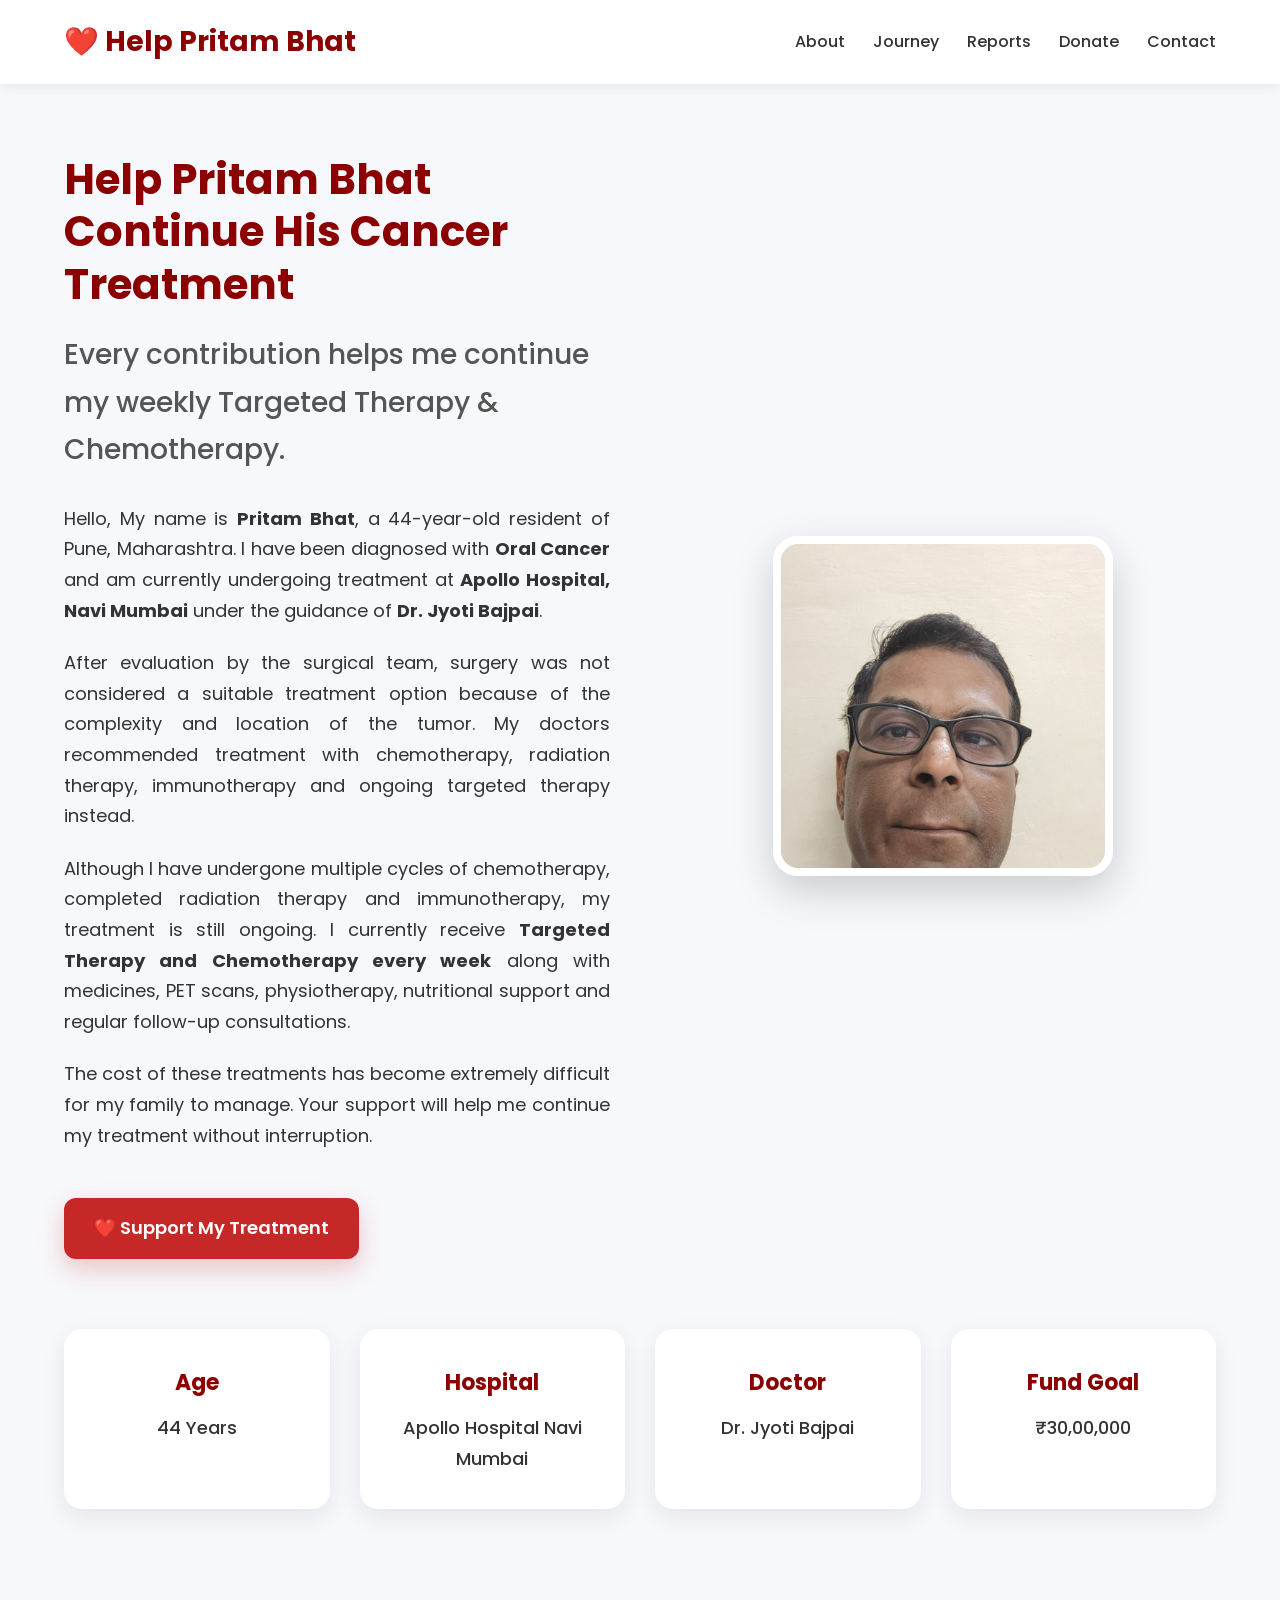
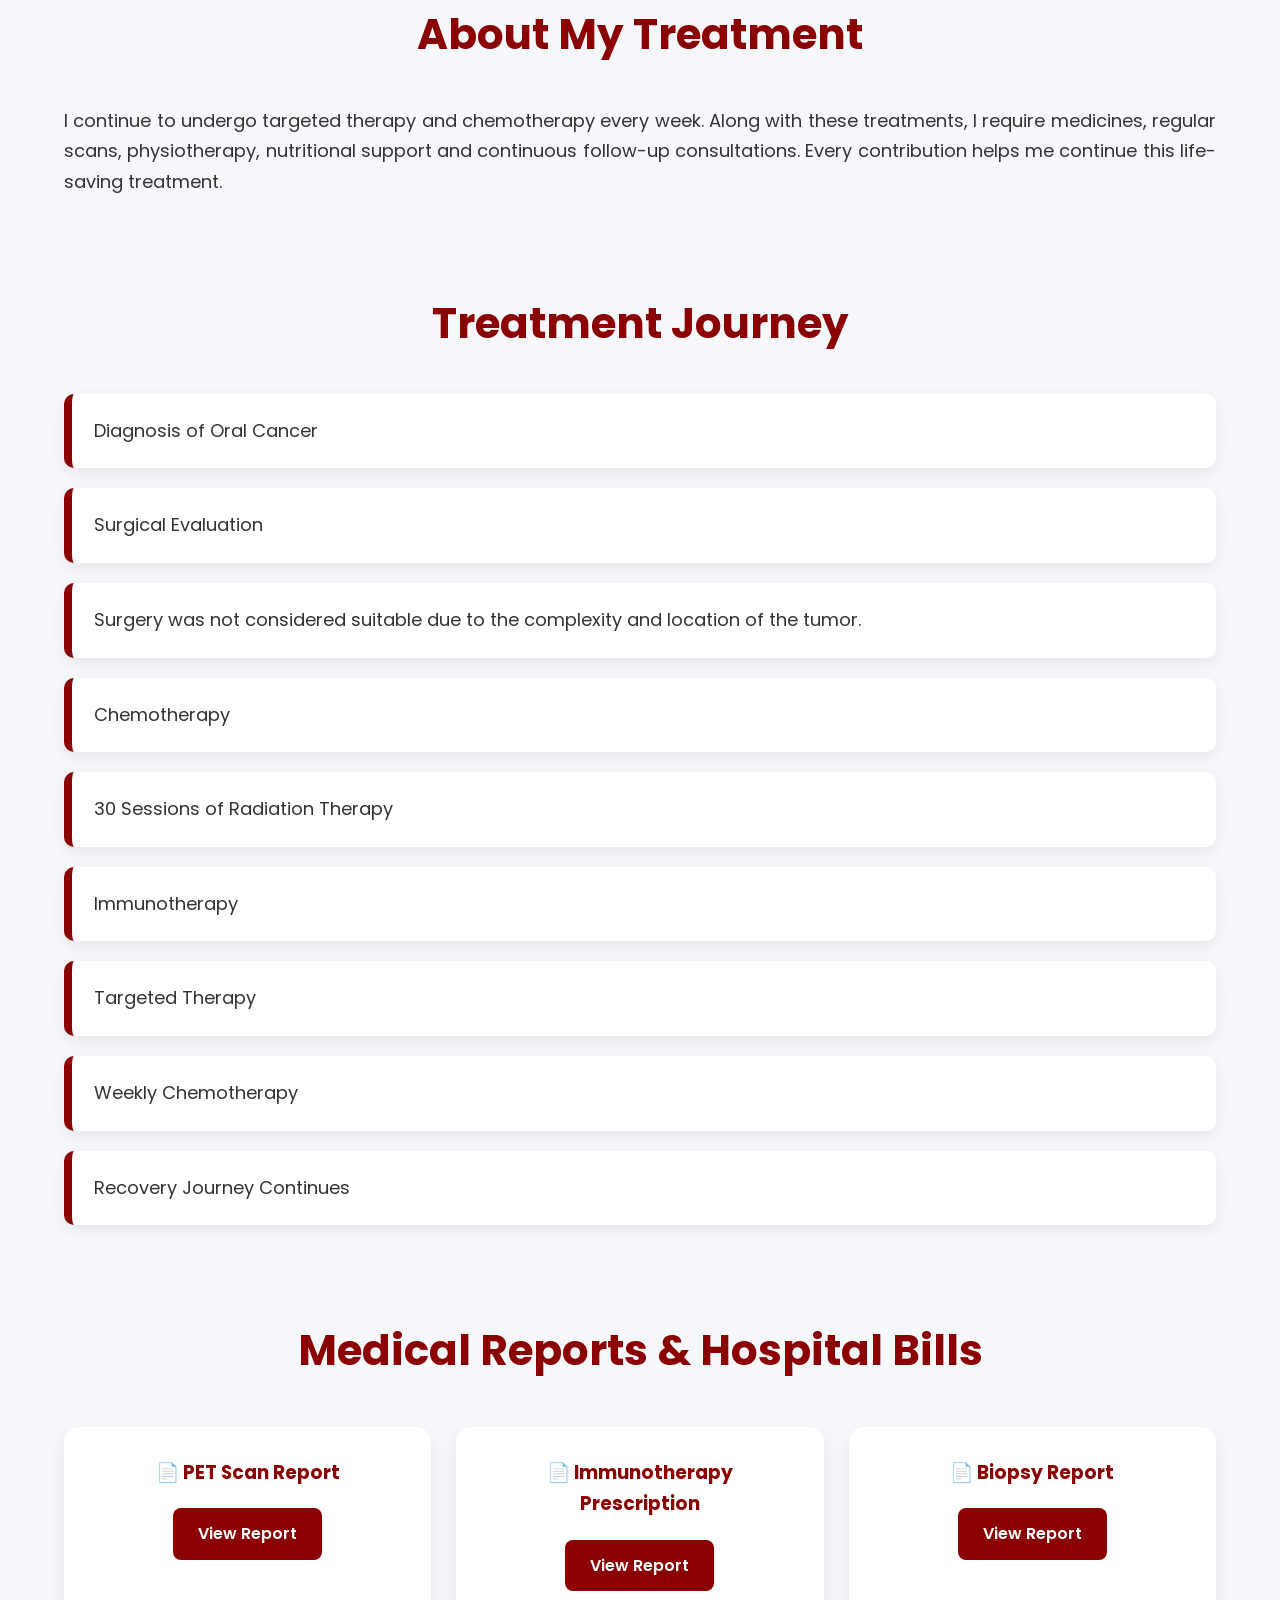
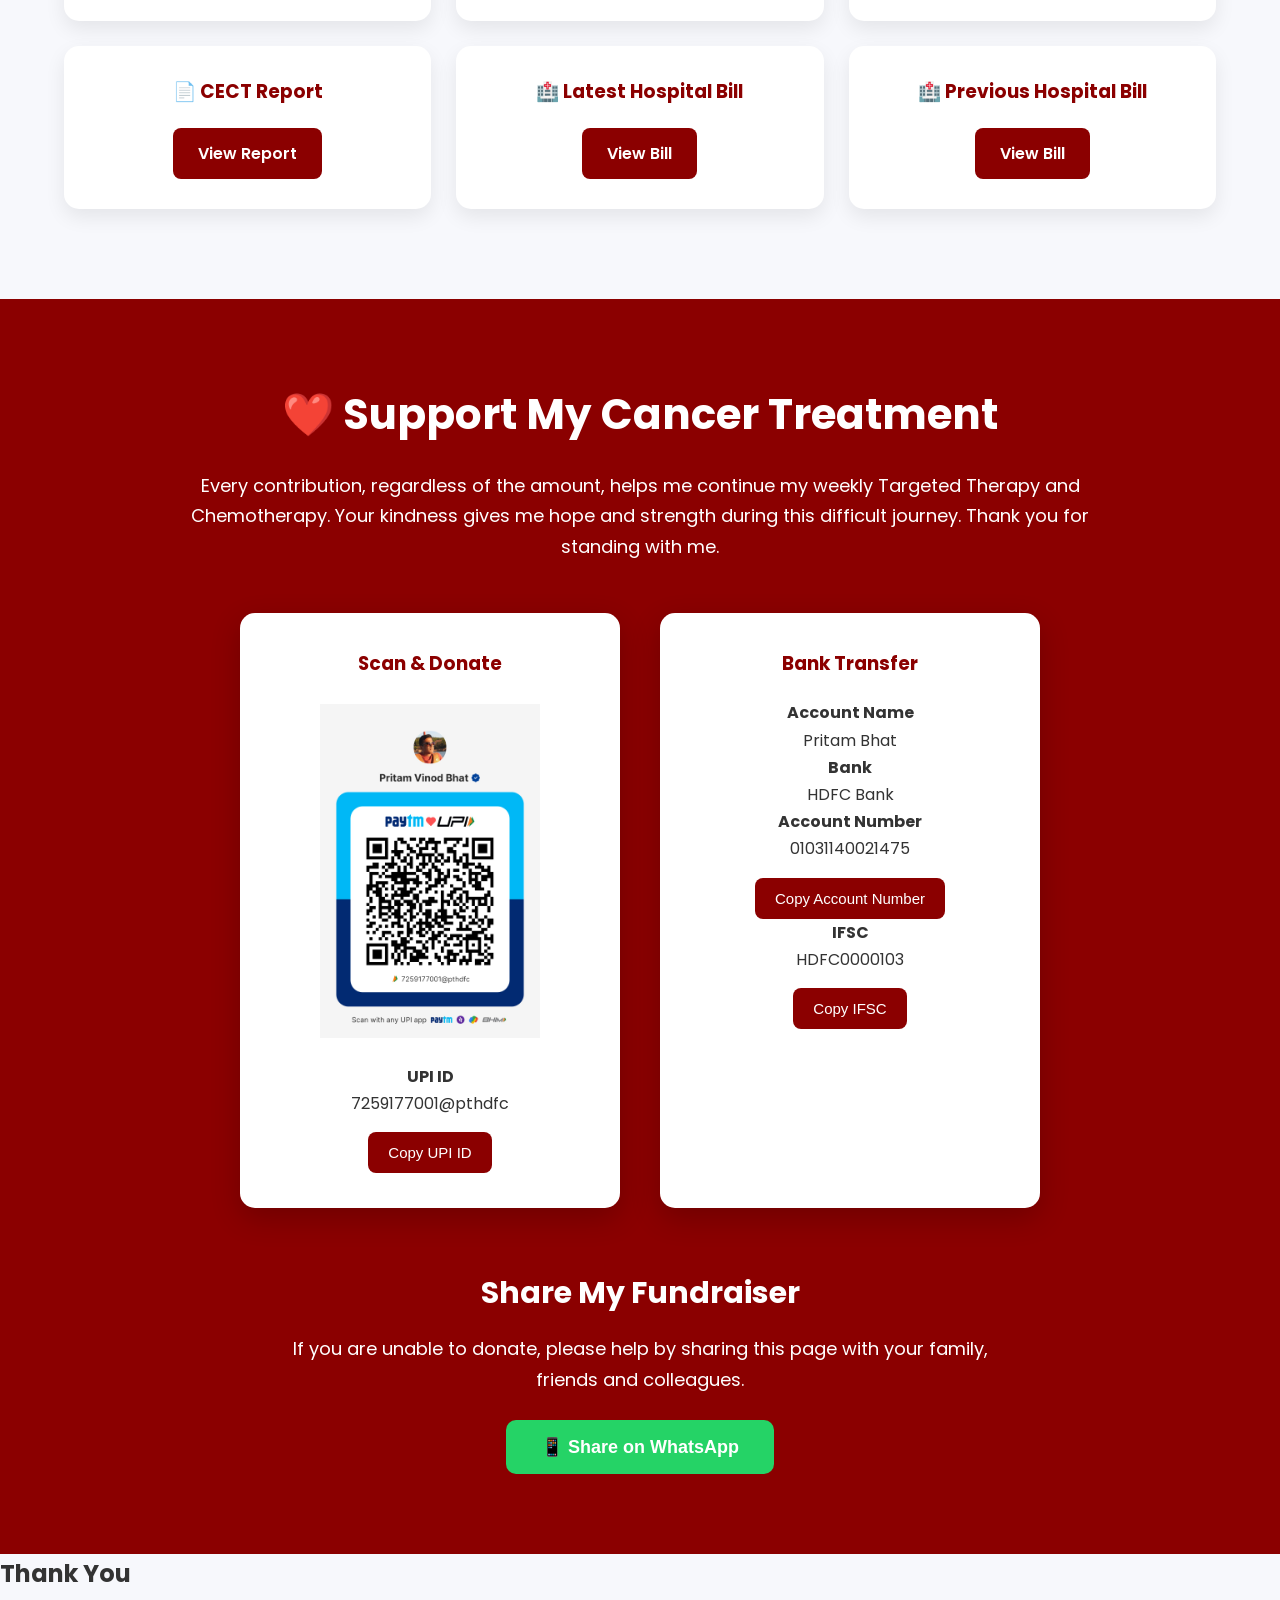
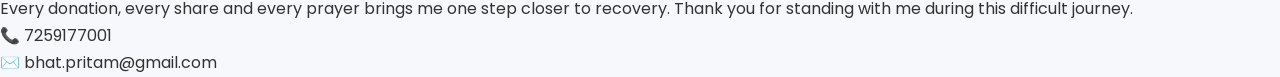
==== index.html @ b7144d01 "Add files via upload" ====
<!DOCTYPE html>
<html lang="en">

<head>

<meta charset="UTF-8">
<meta name="viewport" content="width=device-width, initial-scale=1.0">

<title>Help Pritam Bhat Continue His Cancer Treatment</title>

<link rel="stylesheet" href="css/style.css">

<link rel="preconnect" href="https://fonts.googleapis.com">

<link rel="preconnect" href="https://fonts.gstatic.com" crossorigin>

<link href="https://fonts.googleapis.com/css2?family=Poppins:wght@300;400;500;600;700&display=swap" rel="stylesheet">

</head>

<body>

<header>

<nav class="navbar">

<div class="logo">

❤️ Help Pritam Bhat

</div>

<ul>

<li><a href="#about">About</a></li>

<li><a href="#journey">Journey</a></li>

<li><a href="#reports">Reports</a></li>

<li><a href="#donate">Donate</a></li>

<li><a href="#contact">Contact</a></li>

</ul>

</nav>

</header>

<section class="hero">

<div class="hero-text">

<h1>

Help Pritam Bhat Continue His Cancer Treatment

</h1>

<h2>

Every contribution helps me continue my weekly Targeted Therapy & Chemotherapy.

</h2>

<p>

Hello,

My name is <strong>Pritam Bhat</strong>, a 44-year-old resident of Pune, Maharashtra.

I have been diagnosed with <strong>Oral Cancer</strong> and am currently undergoing treatment at <strong>Apollo Hospital, Navi Mumbai</strong> under the guidance of <strong>Dr. Jyoti Bajpai</strong>.

</p>

<p>

After evaluation by the surgical team, surgery was not considered a suitable treatment option because of the complexity and location of the tumor. My doctors recommended treatment with chemotherapy, radiation therapy, immunotherapy and ongoing targeted therapy instead.

</p>

<p>

Although I have undergone multiple cycles of chemotherapy, completed radiation therapy and immunotherapy, my treatment is still ongoing.

I currently receive <strong>Targeted Therapy and Chemotherapy every week</strong> along with medicines, PET scans, physiotherapy, nutritional support and regular follow-up consultations.

</p>

<p>

The cost of these treatments has become extremely difficult for my family to manage.

Your support will help me continue my treatment without interruption.

</p>

<a href="#donate" class="donate-btn">

❤️ Support My Treatment

</a>

</div>

<div class="hero-image">

<img src="images/profile.jpg" alt="Pritam Bhat">

</div>

</section>

<section class="summary">

<div class="summary-card">

<h3>Age</h3>

<p>44 Years</p>

</div>

<div class="summary-card">

<h3>Hospital</h3>

<p>Apollo Hospital Navi Mumbai</p>

</div>

<div class="summary-card">

<h3>Doctor</h3>

<p>Dr. Jyoti Bajpai</p>

</div>

<div class="summary-card">

<h3>Fund Goal</h3>

<p>₹30,00,000</p>

</div>

</section>

<section id="about" class="section">

<h2>About My Treatment</h2>

<p>

I continue to undergo targeted therapy and chemotherapy every week. Along with these treatments, I require medicines, regular scans, physiotherapy, nutritional support and continuous follow-up consultations.

Every contribution helps me continue this life-saving treatment.

</p>

</section>

<section id="journey" class="section">

<h2>Treatment Journey</h2>

<div class="timeline">

<div>Diagnosis of Oral Cancer</div>

<div>Surgical Evaluation</div>

<div>Surgery was not considered suitable due to the complexity and location of the tumor.</div>

<div>Chemotherapy</div>

<div>30 Sessions of Radiation Therapy</div>

<div>Immunotherapy</div>

<div>Targeted Therapy</div>

<div>Weekly Chemotherapy</div>

<div>Recovery Journey Continues</div>

</div>

</section>

<section id="reports" class="section">

<h2>Medical Reports & Hospital Bills</h2>

<div class="documents">

<div class="doc-card">
<h3>📄 PET Scan Report</h3>
<a href="reports/pet_scan_report.pdf" target="_blank">View Report</a>
</div>

<div class="doc-card">
<h3>📄 Immunotherapy Prescription</h3>
<a href="reports/immunotherapy_prescription.pdf" target="_blank">View Report</a>
</div>

<div class="doc-card">
<h3>📄 Biopsy Report</h3>
<a href="reports/biopsy_report.jpg" target="_blank">View Report</a>
</div>

<div class="doc-card">
<h3>📄 CECT Report</h3>
<a href="reports/cect_report.jpg" target="_blank">View Report</a>
</div>

<div class="doc-card">
<h3>🏥 Latest Hospital Bill</h3>
<a href="bills/latest_bill.pdf" target="_blank">View Bill</a>
</div>

<div class="doc-card">
<h3>🏥 Previous Hospital Bill</h3>
<a href="bills/bill_2025_12_05.pdf" target="_blank">View Bill</a>
</div>

</div>

</section>

<section id="donate" class="donation">

<h2>❤️ Support My Cancer Treatment</h2>

<p class="donation-text">

Every contribution, regardless of the amount, helps me continue my weekly Targeted Therapy and Chemotherapy.

Your kindness gives me hope and strength during this difficult journey.

Thank you for standing with me.

</p>

<div class="donation-container">

<div class="qr-card">

<h3>Scan & Donate</h3>

<img src="images/qr.png" class="qr">

<p><strong>UPI ID</strong></p>

<p id="upi">

7259177001@pthdfc

</p>

<button onclick="copyUPI()">

Copy UPI ID

</button>

</div>

<div class="bank-card">

<h3>Bank Transfer</h3>

<p><strong>Account Name</strong></p>

<p>Pritam Bhat</p>

<p><strong>Bank</strong></p>

<p>HDFC Bank</p>

<p><strong>Account Number</strong></p>

<p id="account">

01031140021475

</p>

<button onclick="copyAccount()">

Copy Account Number

</button>

<p><strong>IFSC</strong></p>

<p id="ifsc">

HDFC0000103

</p>

<button onclick="copyIFSC()">

Copy IFSC

</button>

</div>

</div>

<div class="share-box">

<h3>Share My Fundraiser</h3>

<p>
If you are unable to donate, please help by sharing this page with your family, friends and colleagues.
</p>

<button onclick="shareWhatsApp()" class="share-btn">

📱 Share on WhatsApp

</button>

</div>

</section>

<footer id="contact">

<h2>Thank You</h2>

<p>

Every donation, every share and every prayer brings me one step closer to recovery.

Thank you for standing with me during this difficult journey.

</p>

<p>

📞 7259177001

</p>

<p>

✉️ bhat.pritam@gmail.com

</p>

</footer>

<script src="js/script.js"></script>

</body>

</html>
---- css/style.css ----
/* ===================================================
   HELP PRITAM BHAT FUNDRAISER WEBSITE
   STYLE.CSS - PART 1
   =================================================== */

/* ---------- GOOGLE FONT ---------- */

*{
    margin:0;
    padding:0;
    box-sizing:border-box;
}

html{
    scroll-behavior:smooth;
}

body{

    font-family:'Poppins',sans-serif;

    background:#f7f8fc;

    color:#333;

    line-height:1.7;

}

/* ---------- LINKS ---------- */

a{

    text-decoration:none;

    color:inherit;

}

/* ---------- IMAGES ---------- */

img{

    max-width:100%;

    display:block;

}

/* ---------- NAVIGATION ---------- */

header{

    position:sticky;

    top:0;

    z-index:999;

    background:white;

    box-shadow:0 2px 12px rgba(0,0,0,.08);

}

.navbar{

    width:90%;

    max-width:1400px;

    margin:auto;

    display:flex;

    justify-content:space-between;

    align-items:center;

    padding:18px 0;

}

.logo{

    font-size:28px;

    font-weight:700;

    color:#8B0000;

}

.navbar ul{

    display:flex;

    list-style:none;

    gap:28px;

}

.navbar ul li a{

    font-weight:500;

    transition:.3s;

}

.navbar ul li a:hover{

    color:#c62828;

}

/* ---------- HERO SECTION ---------- */

.hero{

    width:90%;

    max-width:1400px;

    margin:70px auto;

    display:flex;

    justify-content:space-between;

    align-items:center;

    gap:60px;

}

.hero-text{

    flex:1;

}

.hero-text h1{

    font-size:42px;

    line-height:1.25;

    color:#8B0000;

    margin-bottom:20px;

}

.hero-text h2{

    font-size:28px;

    color:#555;

    margin-bottom:30px;

    font-weight:500;

}

.hero-text p{

    margin-bottom:22px;

    font-size:18px;

    text-align:justify;

}

/* ---------- DONATE BUTTON ---------- */

.donate-btn{

    display:inline-block;

    margin-top:25px;

    background:#c62828;

    color:white;

    padding:15px 30px;

    border-radius:12px;

    font-size:18px;

    font-weight:600;

    transition:.3s;

    box-shadow:0 10px 25px rgba(198,40,40,.25);

}

.donate-btn:hover{

    background:#8B0000;

    transform:translateY(-3px);

}

/* ---------- HERO IMAGE ---------- */

.hero-image{

    flex:1;

    display:flex;

    justify-content:center;

}

.hero-image img{

    width:340px;

    height:340px;

    object-fit:cover;

    border-radius:25px;

    border:8px solid white;

    box-shadow:0 15px 40px rgba(0,0,0,.18);

}

/* ---------- SUMMARY ---------- */

.summary{

    width:90%;

    max-width:1400px;

    margin:auto;

    display:grid;

    grid-template-columns:repeat(4,1fr);

    gap:30px;

    margin-bottom:70px;

}

.summary-card{

    background:white;

    border-radius:18px;

    padding:35px;

    text-align:center;

    box-shadow:0 8px 25px rgba(0,0,0,.08);

    transition:.3s;

}

.summary-card:hover{

    transform:translateY(-8px);

}

.summary-card h3{

    color:#8B0000;

    margin-bottom:12px;

    font-size:22px;

}

.summary-card p{

    font-size:18px;

    font-weight:500;

}

/* ---------- COMMON SECTION ---------- */

.section{

    width:90%;

    max-width:1200px;

    margin:90px auto;

}

.section h2{

    text-align:center;

    font-size:42px;

    color:#8B0000;

    margin-bottom:35px;

}

.section p{

    font-size:18px;

    text-align:justify;

}

/* ---------- TIMELINE ---------- */

.timeline{

    display:flex;

    flex-direction:column;

    gap:20px;

}

.timeline div{

    background:white;

    padding:22px;

    border-left:8px solid #8B0000;

    border-radius:10px;

    box-shadow:0 5px 15px rgba(0,0,0,.08);

    font-size:18px;

}
/* ==========================================
DOCUMENTS
========================================== */

.documents{

display:grid;

grid-template-columns:repeat(auto-fit,minmax(280px,1fr));

gap:25px;

margin-top:40px;

}

.doc-card{

background:white;

padding:30px;

border-radius:15px;

text-align:center;

box-shadow:0 8px 20px rgba(0,0,0,.08);

transition:.3s;

}

.doc-card:hover{

transform:translateY(-8px);

}

.doc-card h3{

margin-bottom:20px;

color:#8B0000;

}

.doc-card a{

display:inline-block;

background:#8B0000;

color:white;

padding:12px 25px;

border-radius:8px;

font-weight:600;

}
/* ==========================================
DONATION
========================================== */

.donation{

background:#8B0000;

padding:80px 30px;

text-align:center;

color:white;

margin-top:80px;

}

.donation h2{

color:white;

font-size:42px;

margin-bottom:20px;

}

.donation-text{

max-width:900px;

margin:auto;

margin-bottom:50px;

font-size:18px;

}

.donation-container{

display:flex;

justify-content:center;

gap:40px;

flex-wrap:wrap;

}

.qr-card,
.bank-card{

background:white;

color:#333;

padding:35px;

border-radius:15px;

width:380px;

box-shadow:0 10px 30px rgba(0,0,0,.2);

}

.qr{

width:220px;

margin:25px auto;

}

.qr-card h3,
.bank-card h3{

color:#8B0000;

margin-bottom:20px;

}

.qr-card button,
.bank-card button{

margin-top:15px;

padding:12px 20px;

border:none;

background:#8B0000;

color:white;

border-radius:8px;

cursor:pointer;

font-size:15px;

}

.qr-card button:hover,
.bank-card button:hover{

background:#c62828;

}
/* ===========================
   SHARE BOX
=========================== */

.share-box{

margin-top:60px;

text-align:center;

color:white;

}

.share-box h3{

font-size:30px;

margin-bottom:15px;

}

.share-box p{

max-width:700px;

margin:auto;

margin-bottom:25px;

font-size:18px;

}

.share-btn{

background:#25D366;

color:white;

border:none;

padding:16px 35px;

font-size:18px;

border-radius:10px;

cursor:pointer;

font-weight:600;

transition:.3s;

}

.share-btn:hover{

background:#1ea851;

}
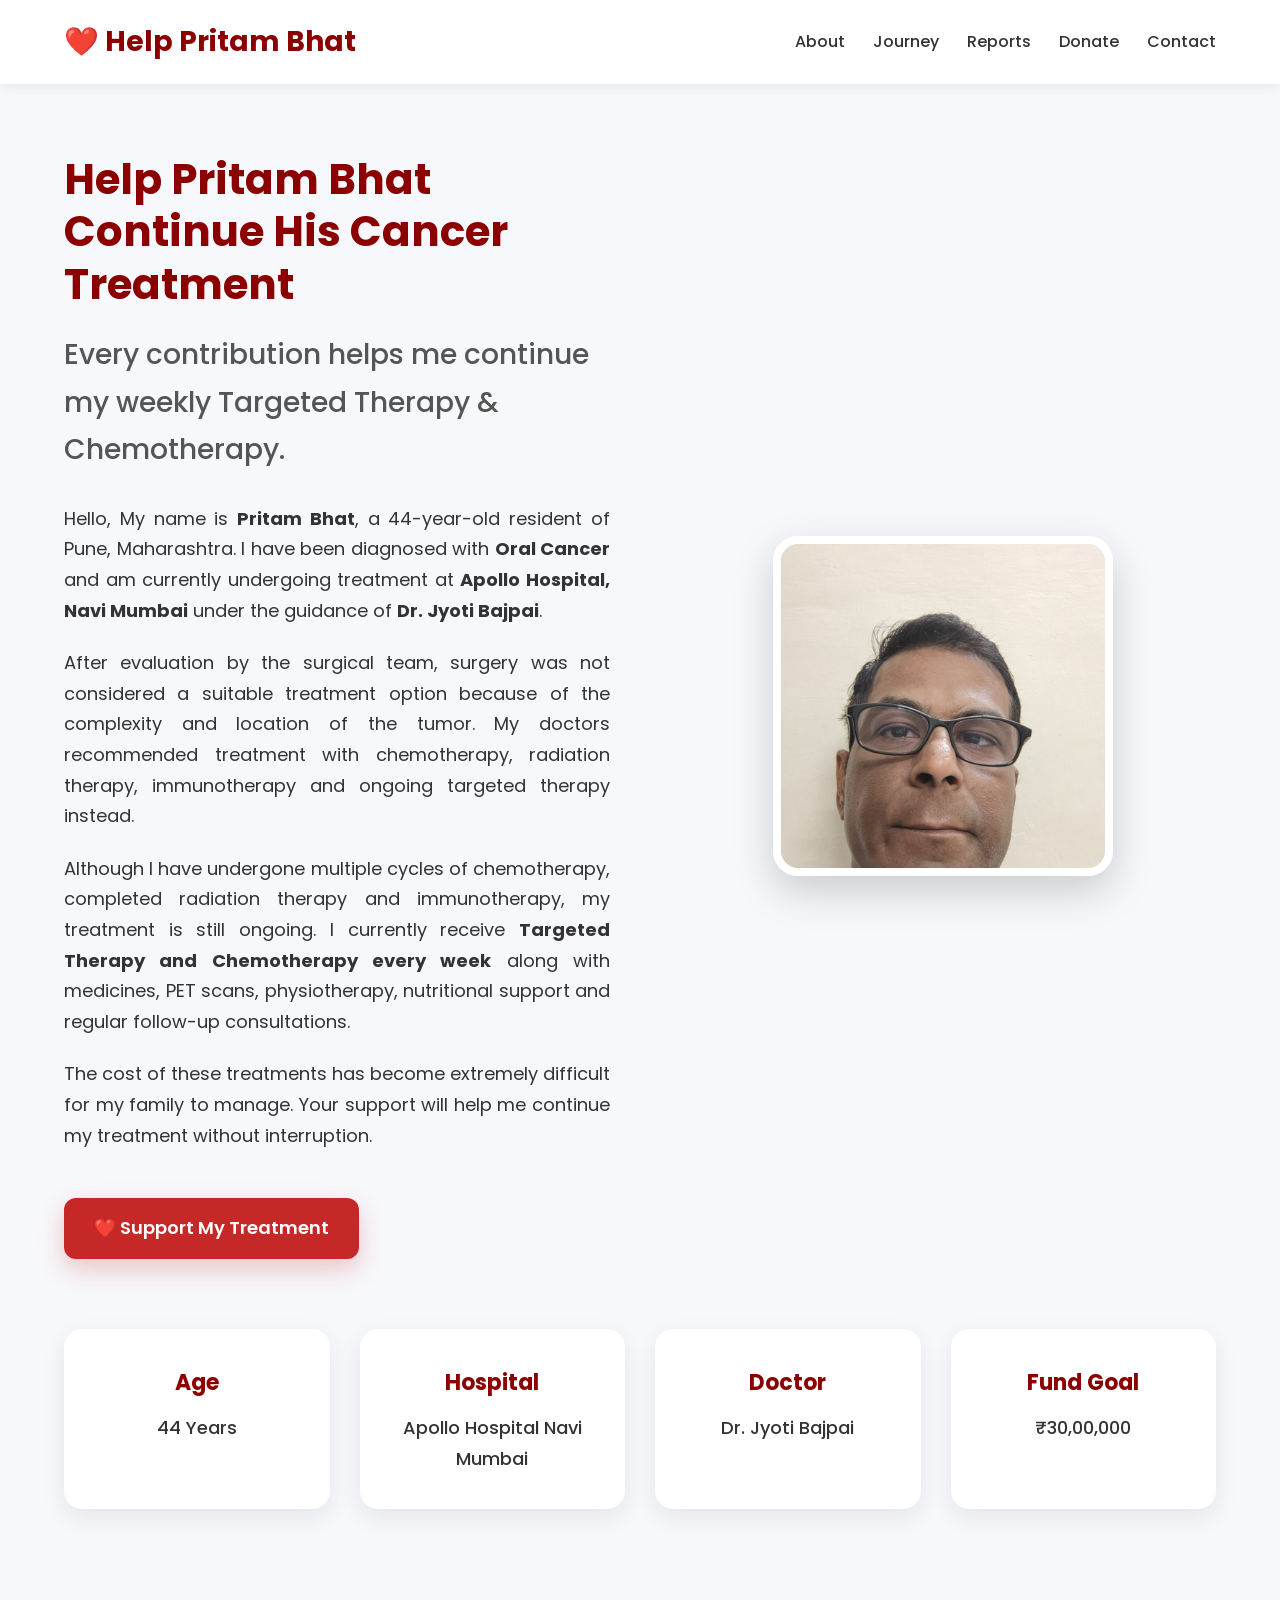
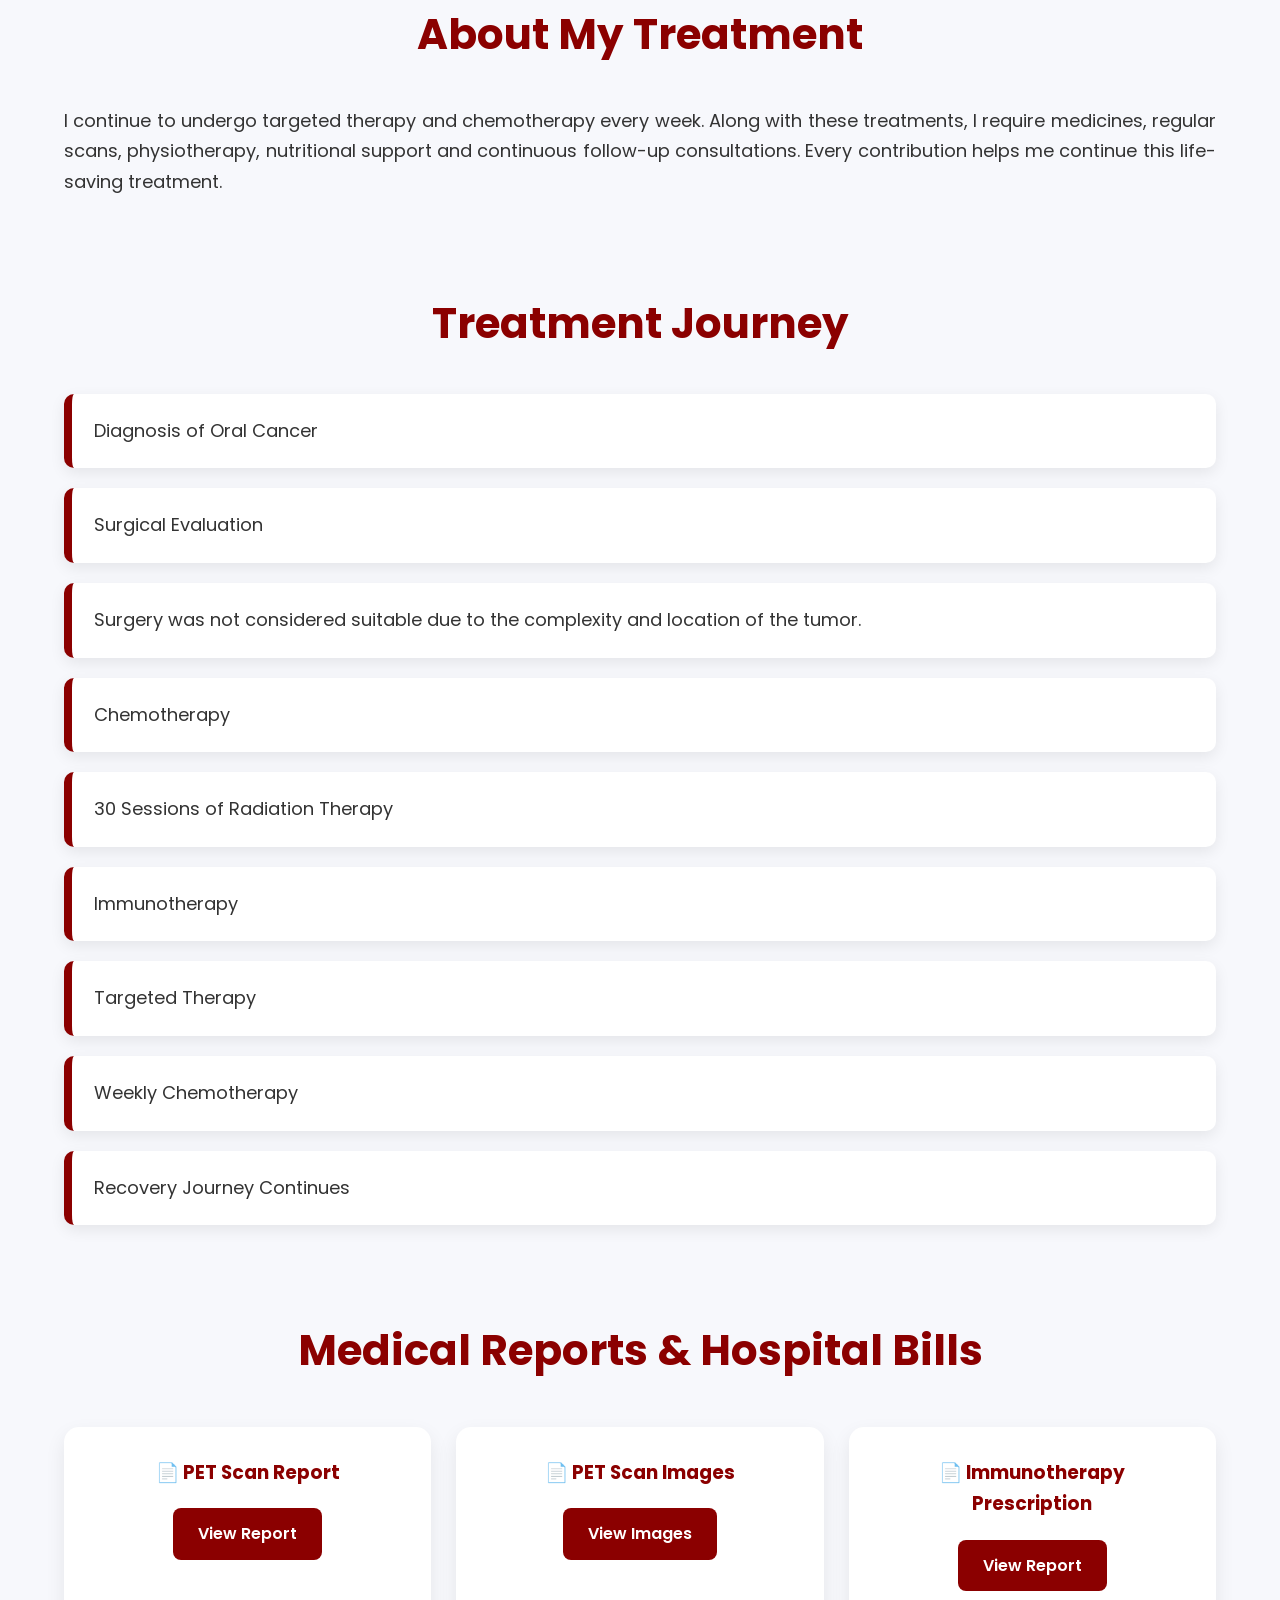
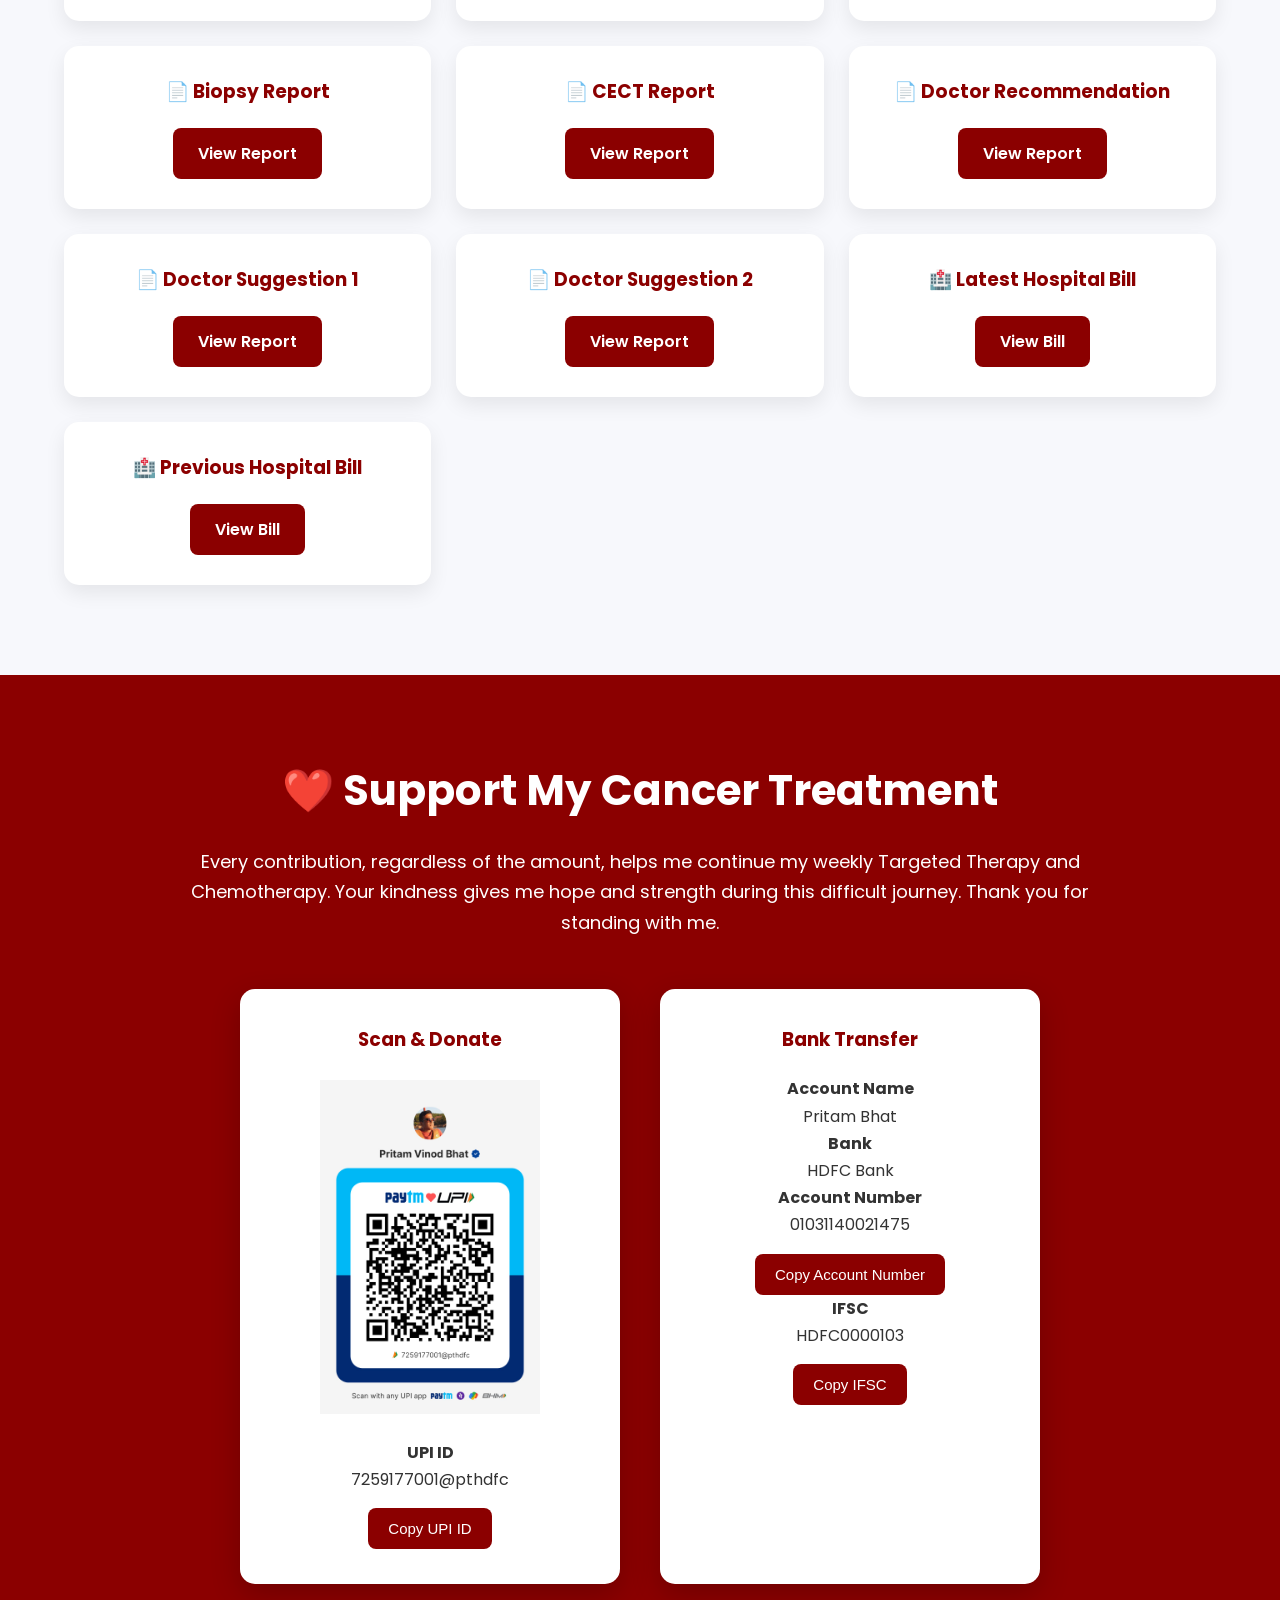
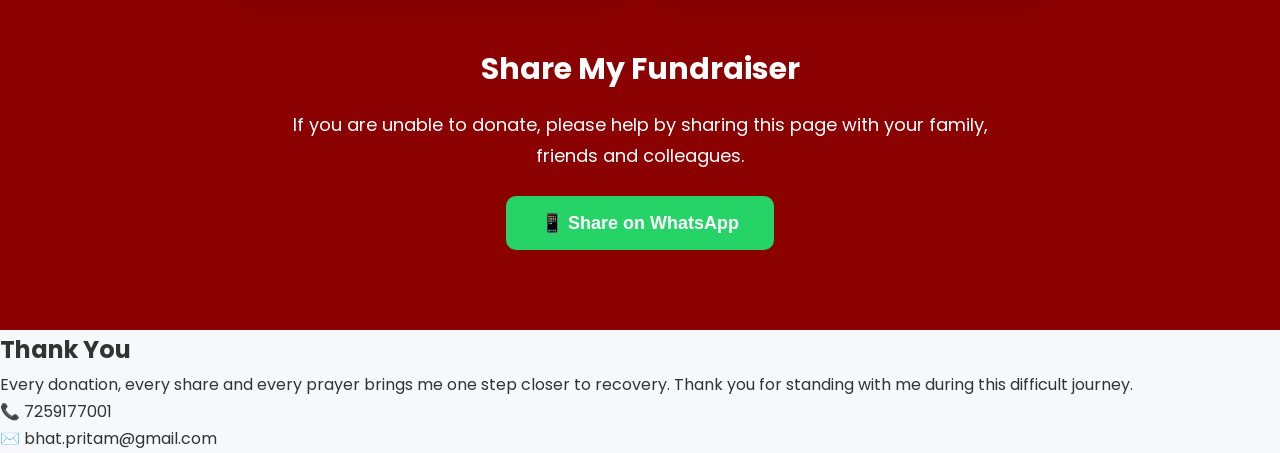
==== commit f7b405fa: "Fix HTML formatting and add missing content" ====
--- a/index.html
+++ b/index.html
@@ -202,8 +202,13 @@
 </div>
 
 <div class="doc-card">
+<h3>📄 PET Scan Images</h3>
+<a href="reports/pet_scan_images.pdf" target="_blank">View Images</a>
+</div>
+
+<div class="doc-card">
 <h3>📄 Immunotherapy Prescription</h3>
-<a href="reports/immunotherapy_prescription.pdf" target="_blank">View Report</a>
+<a href="reports/immunotherapy%20_prescription.pdf" target="_blank">View Report</a>
 </div>
 
 <div class="doc-card">
@@ -217,6 +222,21 @@
 </div>
 
 <div class="doc-card">
+<h3>📄 Doctor Recommendation</h3>
+<a href="reports/doctor_recommendation_chemo.jpg" target="_blank">View Report</a>
+</div>
+
+<div class="doc-card">
+<h3>📄 Doctor Suggestion 1</h3>
+<a href="reports/doctor_suggestion_1.jpg" target="_blank">View Report</a>
+</div>
+
+<div class="doc-card">
+<h3>📄 Doctor Suggestion 2</h3>
+<a href="reports/doctor_suggestion_2.jpg" target="_blank">View Report</a>
+</div>
+
+<div class="doc-card">
 <h3>🏥 Latest Hospital Bill</h3>
 <a href="bills/latest_bill.pdf" target="_blank">View Bill</a>
 </div>
@@ -360,4 +380,4 @@
 
 </body>
 
-</html>+</html>
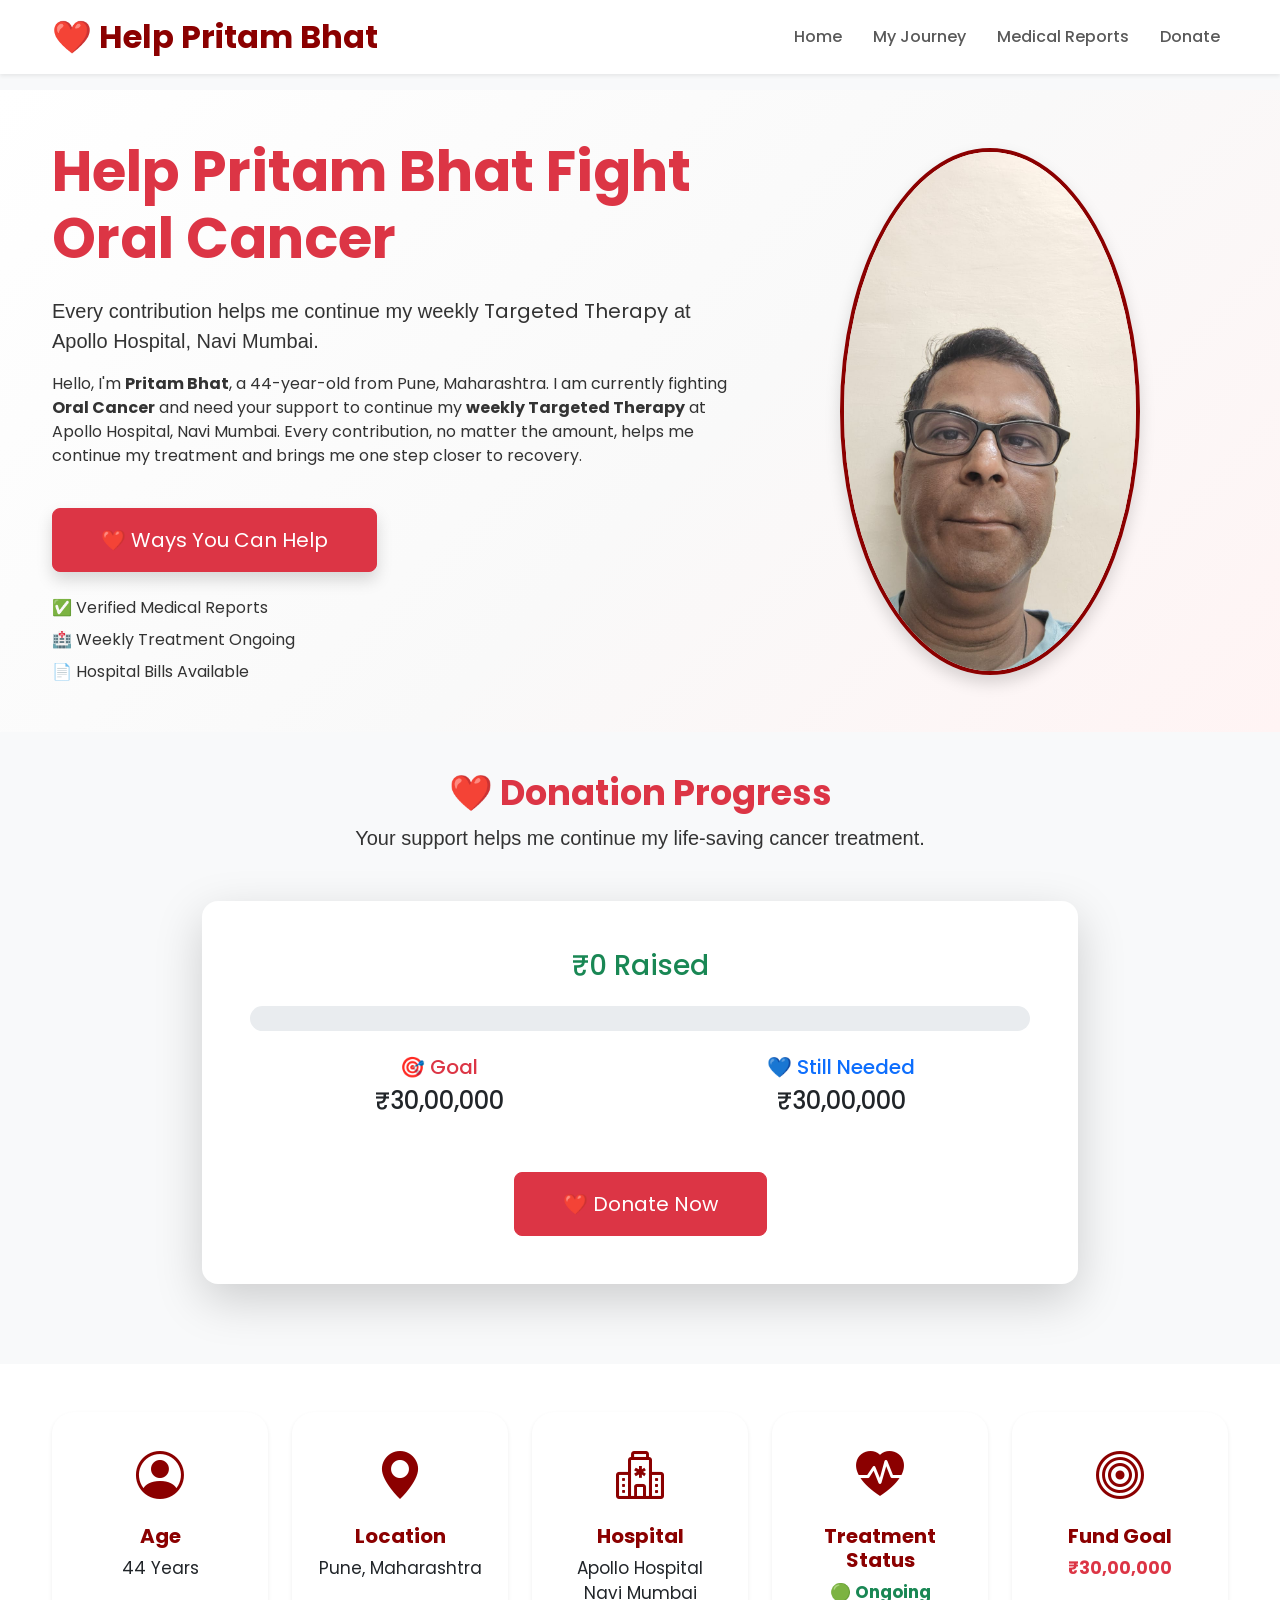
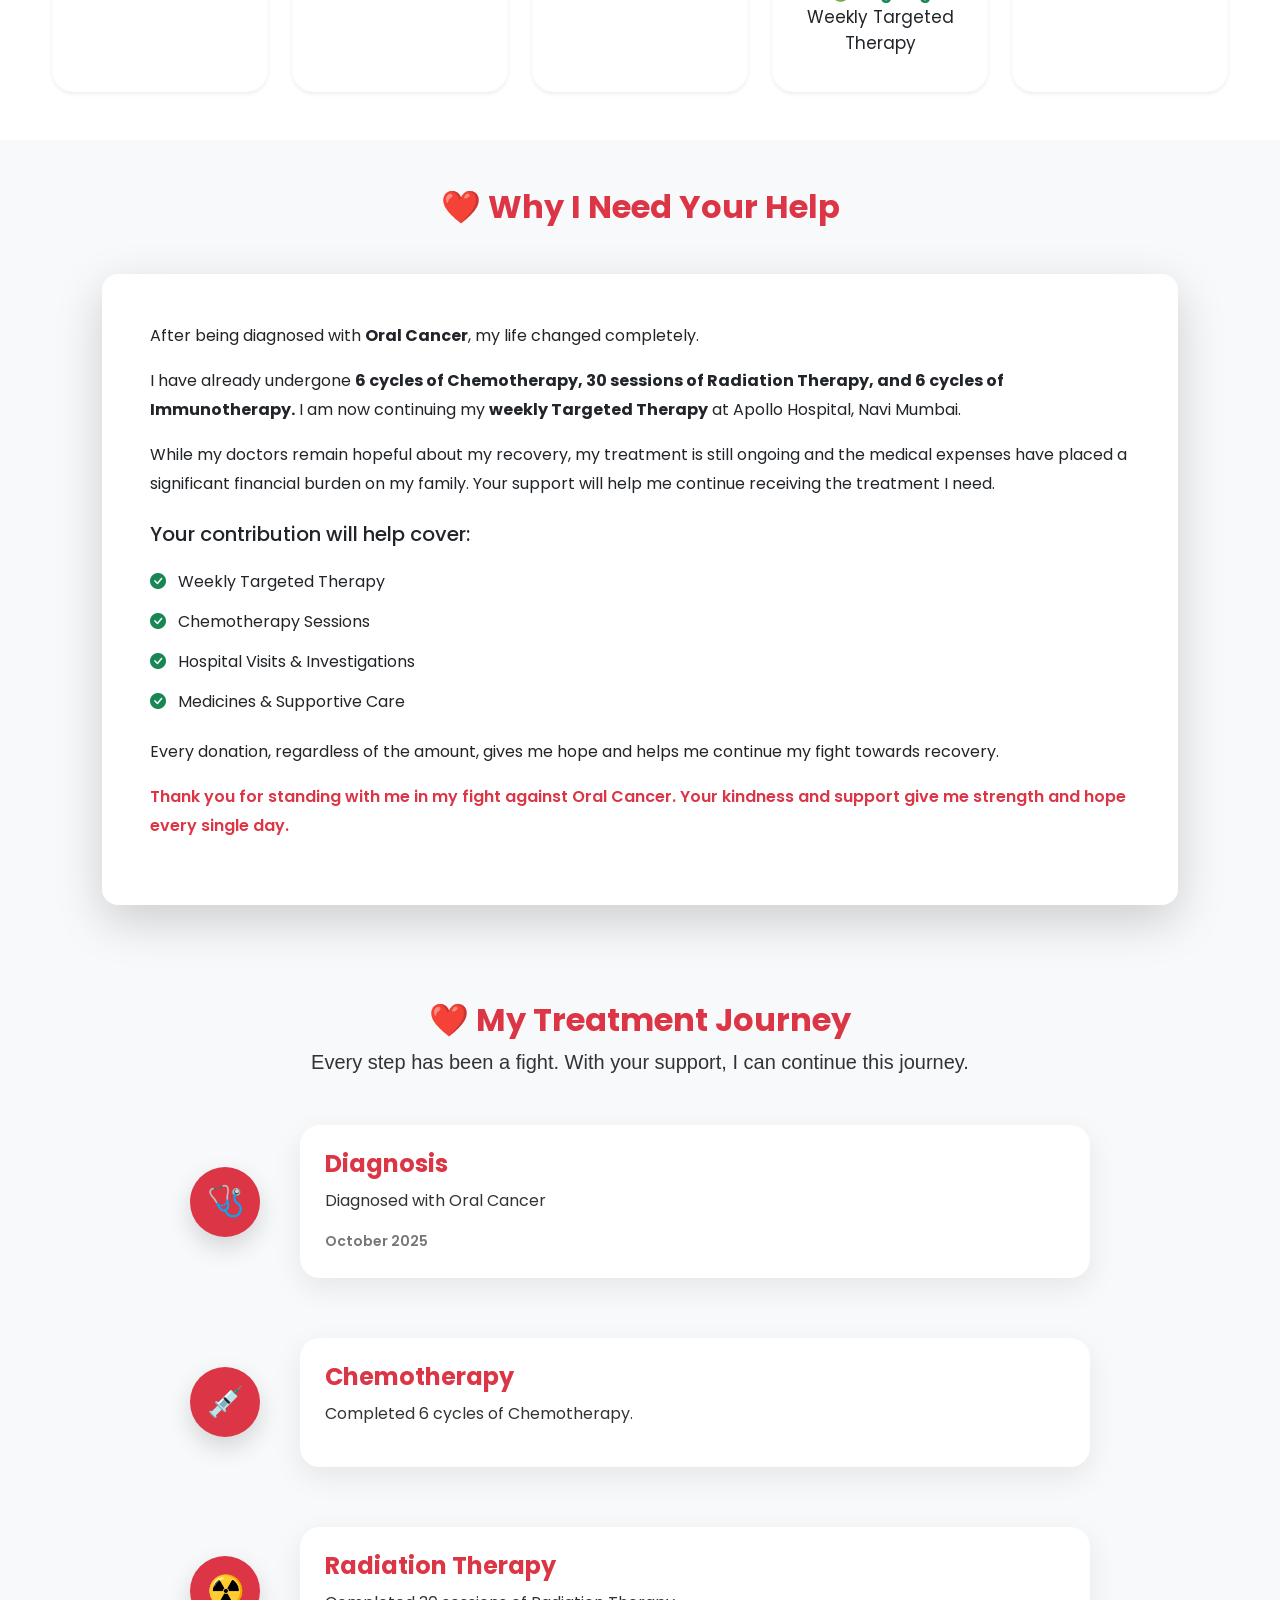
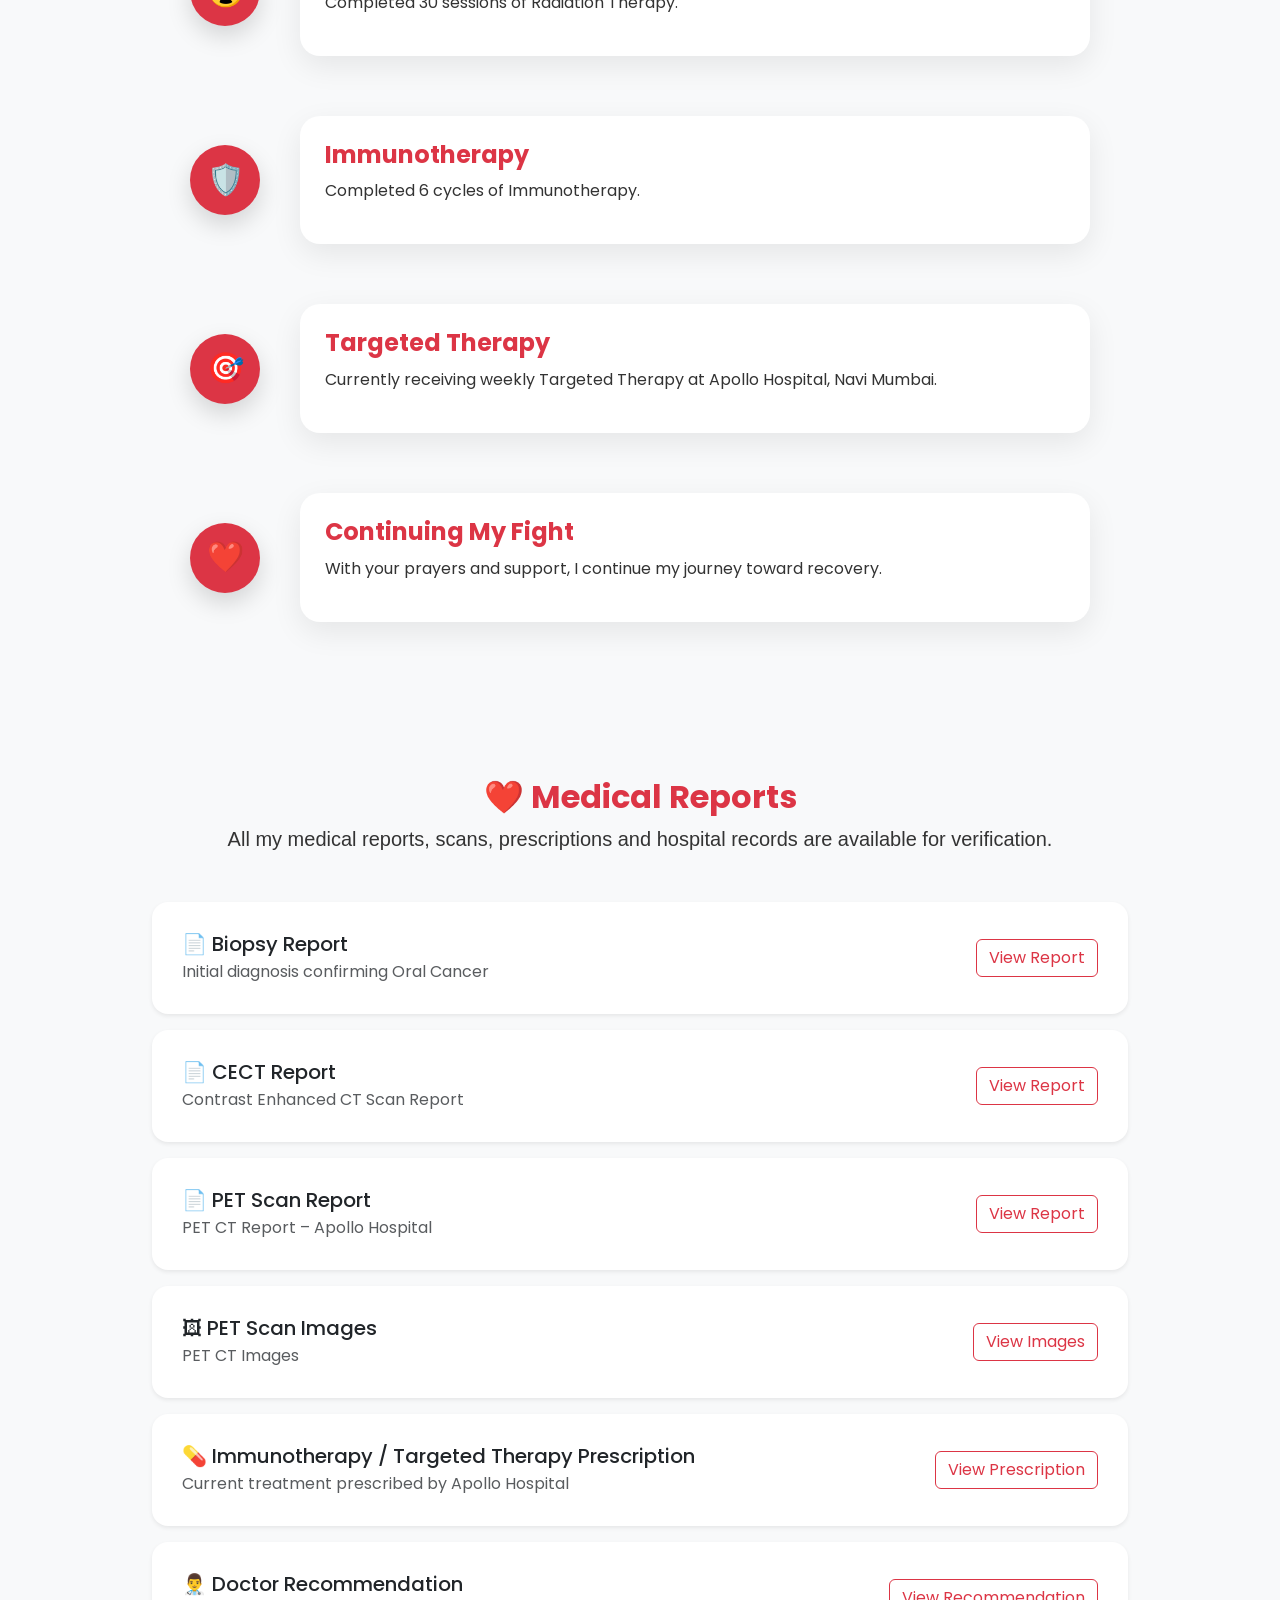
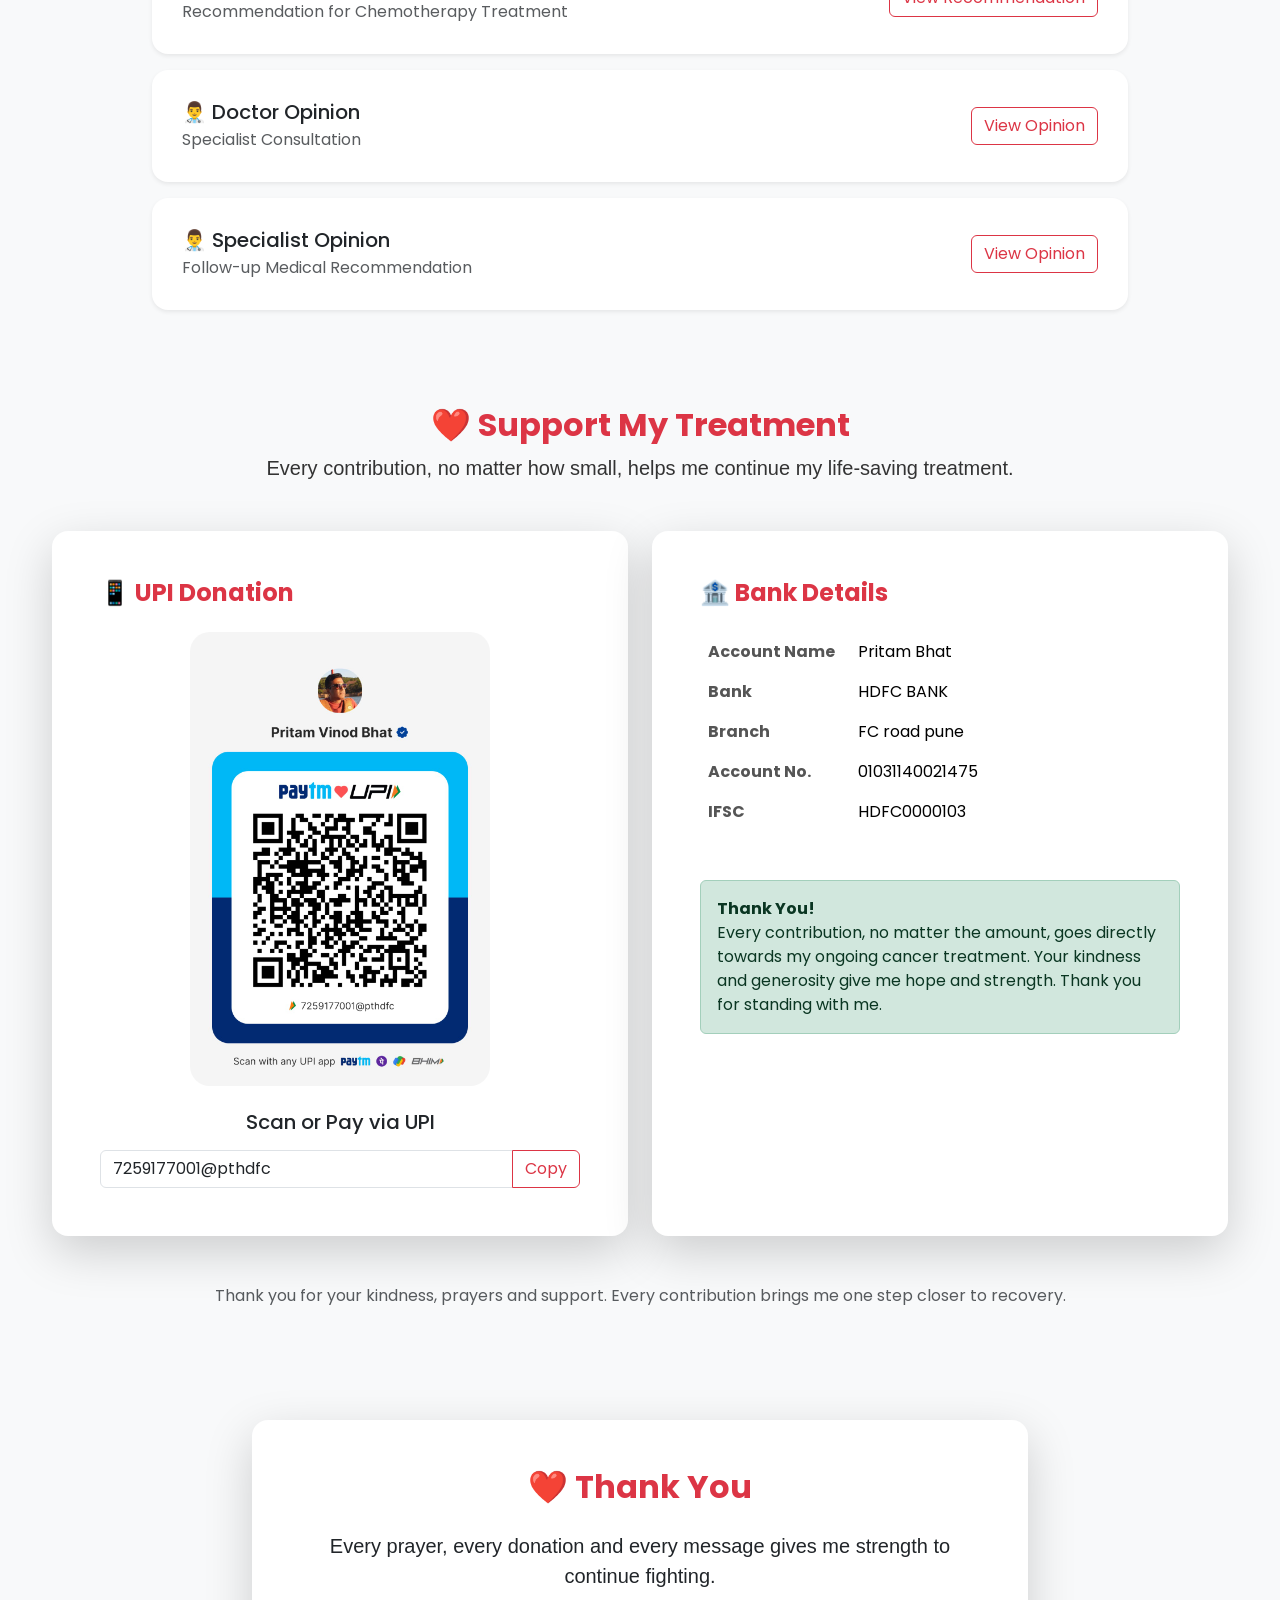
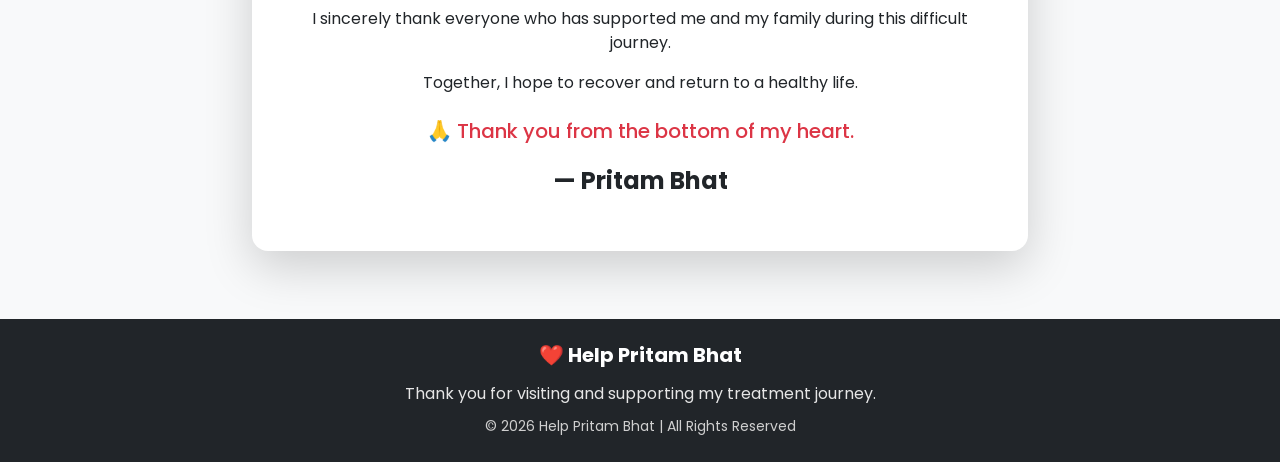
==== commit 6d879906: "Complete fundraiser website with reports and donation section" ====
--- a/index.html
+++ b/index.html
@@ -4,380 +4,1140 @@
 <head>
 
 <meta charset="UTF-8">
+
 <meta name="viewport" content="width=device-width, initial-scale=1.0">
 
-<title>Help Pritam Bhat Continue His Cancer Treatment</title>
-
-<link rel="stylesheet" href="css/style.css">
-
+<title>Help Pritam Bhat Continue His Cancer Treatment | Support My Recovery</title>
+
+<link href="https://cdn.jsdelivr.net/npm/bootstrap@5.3.3/dist/css/bootstrap.min.css" rel="stylesheet">
+<link rel="stylesheet"
+href="https://cdn.jsdelivr.net/npm/bootstrap-icons@1.11.3/font/bootstrap-icons.min.css">
 <link rel="preconnect" href="https://fonts.googleapis.com">
 
 <link rel="preconnect" href="https://fonts.gstatic.com" crossorigin>
 
 <link href="https://fonts.googleapis.com/css2?family=Poppins:wght@300;400;500;600;700&display=swap" rel="stylesheet">
 
+<link rel="stylesheet" href="css/style_v2.css">
+
 </head>
 
 <body>
 
+<!-- ===========================
+HEADER
+=========================== -->
+
 <header>
 
-<nav class="navbar">
-
-<div class="logo">
+<nav class="navbar navbar-expand-lg bg-white shadow-sm fixed-top">
+
+<div class="container">
+
+<a class="navbar-brand fw-bold text-danger" href="#">
 
 ❤️ Help Pritam Bhat
 
-</div>
-
-<ul>
-
-<li><a href="#about">About</a></li>
-
-<li><a href="#journey">Journey</a></li>
-
-<li><a href="#reports">Reports</a></li>
-
-<li><a href="#donate">Donate</a></li>
-
-<li><a href="#contact">Contact</a></li>
+</a>
+
+<button class="navbar-toggler"
+
+type="button"
+
+data-bs-toggle="collapse"
+
+data-bs-target="#navbarNav">
+
+<span class="navbar-toggler-icon"></span>
+
+</button>
+
+<div class="collapse navbar-collapse justify-content-end"
+
+id="navbarNav">
+
+<ul class="navbar-nav">
+
+<li class="nav-item">
+
+<a class="nav-link" href="#hero">
+
+Home
+
+</a>
+
+</li>
+
+<li class="nav-item">
+
+<a class="nav-link" href="#journey">
+
+My Journey
+
+</a>
+
+</li>
+
+<li class="nav-item">
+
+<a class="nav-link" href="#reports">
+
+Medical Reports
+
+</a>
+
+</li>
+
+<li class="nav-item">
+
+<a class="nav-link" href="#donate">
+
+Donate
+
+</a>
+
+</li>
 
 </ul>
 
+</div>
+
+</div>
+
 </nav>
 
 </header>
 
-<section class="hero">
-
-<div class="hero-text">
-
-<h1>
-
-Help Pritam Bhat Continue His Cancer Treatment
-
+<!-- ===========================
+HERO
+=========================== -->
+
+<section id="hero" class="py-5">
+
+<div class="container">
+
+<div class="row align-items-center">
+
+<!-- LEFT SIDE -->
+
+<div class="col-lg-7 order-1 order-lg-1">
+
+<h1 class="display-4 fw-bold text-danger">
+    Help Pritam Bhat Fight Oral Cancer
 </h1>
 
-<h2>
-
-Every contribution helps me continue my weekly Targeted Therapy & Chemotherapy.
-
+<p class="lead mt-4">
+    Every contribution helps me continue my weekly
+    <strong>Targeted Therapy</strong>
+    at Apollo Hospital, Navi Mumbai.
+</p>
+
+<p>
+    Hello, I'm <strong>Pritam Bhat</strong>, a 44-year-old from Pune, Maharashtra.
+
+    I am currently fighting <strong>Oral Cancer</strong> and need your support to continue my
+    <strong>weekly Targeted Therapy</strong>
+    at Apollo Hospital, Navi Mumbai.
+
+    Every contribution, no matter the amount, helps me continue my treatment and brings me one step closer to recovery.
+</p>
+
+<a href="#donate"
+
+class="btn btn-danger btn-lg px-5 py-3 mt-4 shadow">
+
+❤️ Ways You Can Help
+
+</a>
+<div class="mt-4">
+
+<p class="mb-2">
+
+✅ Verified Medical Reports
+
+</p>
+
+<p class="mb-2">
+
+🏥 Weekly Treatment Ongoing
+
+</p>
+
+<p class="mb-0">
+
+📄 Hospital Bills Available
+
+</p>
+
+</div>
+
+</div>
+
+<!-- RIGHT SIDE -->
+
+<div class="col-lg-5 text-center order-2 order-lg-2">
+
+<img
+src="images/profile.jpg"
+class="img-fluid rounded-circle shadow profile-image"
+alt="Pritam Bhat">
+
+</div>
+
+</div>
+
+</div>
+
+</section>
+<!-- ===========================
+DONATION PROGRESS
+=========================== -->
+
+<section id="progress">
+
+<div class="container">
+
+<div class="text-center mb-5">
+
+<h2 class="fw-bold text-danger">
+❤️ Donation Progress
 </h2>
 
+<p class="lead">
+Your support helps me continue my life-saving cancer treatment.
+</p>
+
+</div>
+
+<div class="row justify-content-center">
+
+<div class="col-xl-9">
+
+<div class="card shadow-lg border-0 rounded-4">
+
+<div class="card-body p-5">
+
+<h3 class="text-center text-success mb-4">
+₹0 Raised
+</h3>
+
+<div class="progress mb-4" style="height:25px;">
+
+<div class="progress-bar bg-danger"
+style="width:0%;">
+
+0%
+
+</div>
+
+</div>
+
+<div class="row text-center">
+
+<div class="col-md-6">
+
+<h5 class="text-danger">
+🎯 Goal
+</h5>
+
+<h4>₹30,00,000</h4>
+
+</div>
+
+<div class="col-md-6">
+
+<h5 class="text-primary">
+💙 Still Needed
+</h5>
+
+<h4>₹30,00,000</h4>
+
+</div>
+
+</div>
+
+<div class="text-center mt-5">
+
+<a href="#donate"
+class="btn btn-danger btn-lg px-5 py-3">
+
+❤️ Donate Now
+
+</a>
+
+</div>
+
+</div>
+
+</div>
+
+</div>
+
+</div>
+
+</div>
+
+</section>
+<!-- ===========================
+QUICK INFORMATION
+=========================== -->
+
+<section id="quick-info" class="py-5">
+
+<div class="container">
+
+<div class="row text-center g-4">
+
+<div class="col-md-6 col-lg">
+
+<div class="card h-100 shadow-sm border-0">
+
+<div class="card-body">
+
+<h1><i class="bi bi-person-circle"></i></h1>
+
+<h5>Age</h5>
+
+<p>44 Years</p>
+
+</div>
+
+</div>
+
+</div>
+
+<div class="col-md-6 col-lg">
+
+<div class="card h-100 shadow-sm border-0">
+
+<div class="card-body">
+
+<h1><i class="bi bi-geo-alt-fill"></i></h1>
+
+<h5>Location</h5>
+
+<p>Pune, Maharashtra</p>
+
+</div>
+
+</div>
+
+</div>
+
+<div class="col-md-6 col-lg">
+
+<div class="card h-100 shadow-sm border-0">
+
+<div class="card-body">
+
+<h1><i class="bi bi-hospital"></i></h1>
+
+<h5>Hospital</h5>
+
 <p>
 
-Hello,
-
-My name is <strong>Pritam Bhat</strong>, a 44-year-old resident of Pune, Maharashtra.
-
-I have been diagnosed with <strong>Oral Cancer</strong> and am currently undergoing treatment at <strong>Apollo Hospital, Navi Mumbai</strong> under the guidance of <strong>Dr. Jyoti Bajpai</strong>.
-
-</p>
+Apollo Hospital<br>
+
+Navi Mumbai
+
+</p>
+
+</div>
+
+</div>
+
+</div>
+
+<div class="col-md-6 col-lg">
+
+<div class="card h-100 shadow-sm border-0">
+
+<div class="card-body">
+
+<h1><i class="bi bi-heart-pulse-fill"></i></h1>
+
+<h5>Treatment Status</h5>
 
 <p>
 
-After evaluation by the surgical team, surgery was not considered a suitable treatment option because of the complexity and location of the tumor. My doctors recommended treatment with chemotherapy, radiation therapy, immunotherapy and ongoing targeted therapy instead.
-
-</p>
+<span class="text-success fw-bold">
+
+🟢 Ongoing
+
+</span>
+
+<br>
+
+Weekly Targeted Therapy
+
+
+
+</p>
+
+</div>
+
+</div>
+
+</div>
+
+<div class="col-md-6 col-lg">
+
+<div class="card h-100 shadow-sm border-0">
+
+<div class="card-body">
+
+<h1><i class="bi bi-bullseye"></i></h1>
+
+<h5>Fund Goal</h5>
+
+<p class="text-danger fw-bold">
+
+₹30,00,000
+
+</p>
+
+</div>
+
+</div>
+
+</div>
+
+</div>
+
+</div>
+
+</section>
+<!-- ===========================
+WHY I NEED YOUR HELP
+=========================== -->
+
+<section id="why-help" class="py-5">
+
+<div class="container">
+
+<div class="row justify-content-center">
+
+<div class="col-xl-11 col-lg-11">
+
+<h2 class="text-center fw-bold text-danger mb-5">
+
+❤️ Why I Need Your Help
+
+</h2>
+
+<div class="card shadow-lg border-0 rounded-4">
+
+<div class="card-body p-5">
 
 <p>
-
-Although I have undergone multiple cycles of chemotherapy, completed radiation therapy and immunotherapy, my treatment is still ongoing.
-
-I currently receive <strong>Targeted Therapy and Chemotherapy every week</strong> along with medicines, PET scans, physiotherapy, nutritional support and regular follow-up consultations.
-
+After being diagnosed with <strong>Oral Cancer</strong>, my life changed completely.
 </p>
 
 <p>
-
-The cost of these treatments has become extremely difficult for my family to manage.
-
-Your support will help me continue my treatment without interruption.
-
-</p>
-
-<a href="#donate" class="donate-btn">
-
-❤️ Support My Treatment
-
-</a>
-
-</div>
-
-<div class="hero-image">
-
-<img src="images/profile.jpg" alt="Pritam Bhat">
+I have already undergone <strong>6 cycles of Chemotherapy, 30 sessions of Radiation Therapy, and 6 cycles of Immunotherapy.</strong> I am now continuing my <strong>weekly Targeted Therapy</strong> at Apollo Hospital, Navi Mumbai.
+</p>
+
+<p>
+While my doctors remain hopeful about my recovery, my treatment is still ongoing and the medical expenses have placed a significant financial burden on my family. Your support will help me continue receiving the treatment I need.
+</p>
+
+<h5 class="mt-4 mb-3">
+
+Your contribution will help cover:
+
+</h5>
+
+<ul class="list-unstyled mt-4">
+
+<li class="mb-3">
+    <i class="bi bi-check-circle-fill text-success me-2"></i>
+    Weekly Targeted Therapy
+</li>
+
+<li class="mb-3">
+    <i class="bi bi-check-circle-fill text-success me-2"></i>
+    Chemotherapy Sessions
+</li>
+
+<li class="mb-3">
+    <i class="bi bi-check-circle-fill text-success me-2"></i>
+    Hospital Visits & Investigations
+</li>
+
+<li>
+    <i class="bi bi-check-circle-fill text-success me-2"></i>
+    Medicines & Supportive Care
+</li>
+
+</ul>
+
+<p class="mt-4">
+
+Every donation, regardless of the amount, gives me hope and helps me continue my fight towards recovery.
+
+</p>
+
+<p class="fw-semibold text-danger">
+
+Thank you for standing with me in my fight against Oral Cancer.
+Your kindness and support give me strength and hope every single day.
+
+</p>
+
+</div>
+
+</div>
+
+</div>
+
+</div>
 
 </div>
 
 </section>
 
-<section class="summary">
-
-<div class="summary-card">
-
-<h3>Age</h3>
-
-<p>44 Years</p>
-
-</div>
-
-<div class="summary-card">
-
-<h3>Hospital</h3>
-
-<p>Apollo Hospital Navi Mumbai</p>
-
-</div>
-
-<div class="summary-card">
-
-<h3>Doctor</h3>
-
-<p>Dr. Jyoti Bajpai</p>
-
-</div>
-
-<div class="summary-card">
-
-<h3>Fund Goal</h3>
-
-<p>₹30,00,000</p>
-
-</div>
+
+<!-- ===========================
+MY TREATMENT JOURNEY
+=========================== -->
+
+<section id="journey" class="py-5">
+
+<div class="container">
+
+<div class="text-center mb-5">
+
+<h2 class="fw-bold text-danger">
+
+❤️ My Treatment Journey
+
+</h2>
+
+<p class="lead">
+
+Every step has been a fight. With your support, I can continue this journey.
+
+</p>
+
+</div>
+
+<!-- Timeline Starts -->
+
+<div class="timeline">
+
+    <!-- Diagnosis -->
+
+    <div class="timeline-item">
+        <div class="timeline-icon">🩺</div>
+        <div class="timeline-card">
+            <h4>Diagnosis</h4>
+            <p>Diagnosed with Oral Cancer</p>
+            <small>October 2025</small>
+        </div>
+    </div>
+
+    <!-- Chemotherapy -->
+
+    <div class="timeline-item">
+        <div class="timeline-icon">💉</div>
+        <div class="timeline-card">
+            <h4>Chemotherapy</h4>
+            <p>Completed 6 cycles of Chemotherapy.</p>
+        </div>
+    </div>
+
+    <!-- Radiation -->
+
+    <div class="timeline-item">
+        <div class="timeline-icon">☢️</div>
+        <div class="timeline-card">
+            <h4>Radiation Therapy</h4>
+            <p>Completed 30 sessions of Radiation Therapy.</p>
+        </div>
+    </div>
+
+    <!-- Immunotherapy -->
+
+    <div class="timeline-item">
+        <div class="timeline-icon">🛡️</div>
+        <div class="timeline-card">
+            <h4>Immunotherapy</h4>
+            <p>Completed 6 cycles of Immunotherapy.</p>
+        </div>
+    </div>
+
+    <!-- Targeted Therapy -->
+
+    <div class="timeline-item">
+        <div class="timeline-icon">🎯</div>
+        <div class="timeline-card">
+            <h4>Targeted Therapy</h4>
+            <p>Currently receiving weekly Targeted Therapy at Apollo Hospital, Navi Mumbai.</p>
+        </div>
+    </div>
+
+    <!-- Continuing -->
+
+    <div class="timeline-item">
+        <div class="timeline-icon">❤️</div>
+        <div class="timeline-card">
+            <h4>Continuing My Fight</h4>
+            <p>With your prayers and support, I continue my journey toward recovery.</p>
+        </div>
+    </div>
+
+</div>
+
+
+
+<!-- Timeline Ends -->
+
+</div> <!-- .timeline -->
+
+</div> <!-- .container -->
 
 </section>
 
-<section id="about" class="section">
-
-<h2>About My Treatment</h2>
-
-<p>
-
-I continue to undergo targeted therapy and chemotherapy every week. Along with these treatments, I require medicines, regular scans, physiotherapy, nutritional support and continuous follow-up consultations.
-
-Every contribution helps me continue this life-saving treatment.
-
-</p>
+
+<!-- ===========================
+MEDICAL REPORTS
+=========================== -->
+
+<section id="reports" class="py-5">
+
+<div class="container">
+
+<div class="text-center mb-5">
+
+<h2 class="fw-bold text-danger">
+❤️ Medical Reports
+</h2>
+
+<p class="lead">
+All my medical reports, scans, prescriptions and hospital records are available for verification.
+</p>
+
+</div>
+
+<div class="row justify-content-center">
+
+<div class="col-lg-10">
+    <!-- Biopsy Report -->
+
+<div class="card shadow-sm border-0 rounded-4 mb-3">
+
+    <div class="card-body d-flex justify-content-between align-items-center flex-wrap">
+
+        <div>
+
+            <h5 class="mb-1">
+                📄 Biopsy Report
+            </h5>
+
+            <p class="text-muted mb-0">
+                Initial diagnosis confirming Oral Cancer
+            </p>
+
+        </div>
+
+        <a href="reports/biopsy_report.jpg"
+           target="_blank"
+           class="btn btn-outline-danger">
+
+            View Report
+
+        </a>
+
+    </div>
+
+</div>
+<!-- CECT Report -->
+
+<div class="card shadow-sm border-0 rounded-4 mb-3">
+
+    <div class="card-body d-flex justify-content-between align-items-center flex-wrap">
+
+        <div>
+
+            <h5 class="mb-1">
+                📄 CECT Report
+            </h5>
+
+            <p class="text-muted mb-0">
+                Contrast Enhanced CT Scan Report
+            </p>
+
+        </div>
+
+        <a href="reports/cect_report.jpg"
+           target="_blank"
+           class="btn btn-outline-danger">
+
+            View Report
+
+        </a>
+
+    </div>
+
+</div>
+<!-- PET Scan Report -->
+
+<div class="card shadow-sm border-0 rounded-4 mb-3">
+
+    <div class="card-body d-flex justify-content-between align-items-center flex-wrap">
+
+        <div>
+
+            <h5 class="mb-1">
+                📄 PET Scan Report
+            </h5>
+
+            <p class="text-muted mb-0">
+                PET CT Report – Apollo Hospital
+            </p>
+
+        </div>
+
+        <a href="reports/pet_scan_report.pdf"
+           target="_blank"
+           class="btn btn-outline-danger">
+
+            View Report
+
+        </a>
+
+    </div>
+
+</div>
+<!-- PET Scan Images -->
+
+<div class="card shadow-sm border-0 rounded-4 mb-3">
+
+    <div class="card-body d-flex justify-content-between align-items-center flex-wrap">
+
+        <div>
+
+            <h5 class="mb-1">
+                🖼 PET Scan Images
+            </h5>
+
+            <p class="text-muted mb-0">
+                PET CT Images
+            </p>
+
+        </div>
+
+        <a href="reports/pet_scan_images.pdf"
+           target="_blank"
+           class="btn btn-outline-danger">
+
+            View Images
+
+        </a>
+
+    </div>
+
+</div>
+<!-- Immunotherapy / Targeted Therapy Prescription -->
+
+<div class="card shadow-sm border-0 rounded-4 mb-3">
+
+    <div class="card-body d-flex justify-content-between align-items-center flex-wrap">
+
+        <div>
+
+            <h5 class="mb-1">
+                💊 Immunotherapy / Targeted Therapy Prescription
+            </h5>
+
+            <p class="text-muted mb-0">
+                Current treatment prescribed by Apollo Hospital
+            </p>
+
+        </div>
+
+        <a href="reports/immunotherapy_prescription.pdf"
+           target="_blank"
+           class="btn btn-outline-danger">
+
+            View Prescription
+
+        </a>
+
+    </div>
+
+</div>
+<!-- Doctor Recommendation -->
+
+<div class="card shadow-sm border-0 rounded-4 mb-3">
+
+    <div class="card-body d-flex justify-content-between align-items-center flex-wrap">
+
+        <div>
+
+            <h5 class="mb-1">
+                👨‍⚕️ Doctor Recommendation
+            </h5>
+
+            <p class="text-muted mb-0">
+                Recommendation for Chemotherapy Treatment
+            </p>
+
+        </div>
+
+        <a href="reports/doctor_recommendation_chemo.jpg"
+           target="_blank"
+           class="btn btn-outline-danger">
+
+            View Recommendation
+
+        </a>
+
+    </div>
+
+</div>
+<!-- Doctor Suggestion 1 -->
+
+<div class="card shadow-sm border-0 rounded-4 mb-3">
+
+    <div class="card-body d-flex justify-content-between align-items-center flex-wrap">
+
+        <div>
+
+            <h5 class="mb-1">
+                👨‍⚕️ Doctor Opinion
+            </h5>
+
+            <p class="text-muted mb-0">
+                Specialist Consultation
+            </p>
+
+        </div>
+
+        <a href="reports/doctor_suggestion_1.jpg"
+           target="_blank"
+           class="btn btn-outline-danger">
+
+            View Opinion
+
+        </a>
+
+    </div>
+
+</div>
+<!-- Doctor Suggestion 2 -->
+
+<div class="card shadow-sm border-0 rounded-4">
+
+    <div class="card-body d-flex justify-content-between align-items-center flex-wrap">
+
+        <div>
+
+            <h5 class="mb-1">
+                👨‍⚕️ Specialist Opinion
+            </h5>
+
+            <p class="text-muted mb-0">
+                Follow-up Medical Recommendation
+            </p>
+
+        </div>
+
+        <a href="reports/doctor_suggestion_2.jpg"
+           target="_blank"
+           class="btn btn-outline-danger">
+
+            View Opinion
+
+        </a>
+
+    </div>
+
+</div>
+</div>
+
+</div>
+
+</div>
 
 </section>
-
-<section id="journey" class="section">
-
-<h2>Treatment Journey</h2>
-
-<div class="timeline">
-
-<div>Diagnosis of Oral Cancer</div>
-
-<div>Surgical Evaluation</div>
-
-<div>Surgery was not considered suitable due to the complexity and location of the tumor.</div>
-
-<div>Chemotherapy</div>
-
-<div>30 Sessions of Radiation Therapy</div>
-
-<div>Immunotherapy</div>
-
-<div>Targeted Therapy</div>
-
-<div>Weekly Chemotherapy</div>
-
-<div>Recovery Journey Continues</div>
-
-</div>
+<!-- ===========================
+DONATE
+=========================== -->
+
+<section id="donate" class="py-5">
+
+    <div class="container">
+
+        <div class="text-center mb-5">
+
+            <h2 class="fw-bold text-danger">
+                ❤️ Support My Treatment
+            </h2>
+
+            <p class="lead">
+                Every contribution, no matter how small, helps me continue my life-saving treatment.
+            </p>
+
+        </div>
+
+        <div class="row g-4">
+
+            <!-- LEFT CARD -->
+
+            <div class="col-lg-6">
+
+                <div class="card shadow-lg border-0 rounded-4 h-100">
+
+                    <div class="card-body p-5">
+
+                        <h4 class="fw-bold text-danger mb-4">
+
+                            📱 UPI Donation
+
+                        </h4>
+
+                        <div class="text-center">
+
+                            <!-- Replace this later with your QR code -->
+
+                            <img src="images/my-qr.png"
+                                 class="img-fluid mb-4"
+                                 style="max-width:300px;"
+                                 alt="UPI QR Code">
+
+                        </div>
+
+                        <h5 class="text-center">
+
+                            Scan or Pay via UPI
+
+                        </h5>
+
+                        <div class="input-group mt-3">
+
+                            <input
+                                type="text"
+                                class="form-control"
+                                value="7259177001@pthdfc"
+                                readonly
+                                id="upiId">
+
+                            <button
+                                class="btn btn-outline-danger"
+                                onclick="copyUPI()">
+
+                                Copy
+
+                            </button>
+
+                        </div>
+
+                    </div>
+
+                </div>
+
+            </div>
+
+            <!-- RIGHT CARD -->
+
+            <div class="col-lg-6">
+
+                <div class="card shadow-lg border-0 rounded-4 h-100">
+
+                    <div class="card-body p-5">
+
+                        <h4 class="fw-bold text-danger mb-4">
+
+                            🏦 Bank Details
+
+                        </h4>
+
+                        <table class="table table-borderless">
+
+                            <tr>
+
+                                <th>Account Name</th>
+
+                                <td>Pritam Bhat</td>
+
+                            </tr>
+
+                            <tr>
+
+                                <th>Bank</th>
+
+                                <td>HDFC BANK</td>
+
+                            </tr>
+                            <tr>
+
+                                <th>Branch</th>
+
+                                <td>FC road pune</td>
+
+                            </tr>
+
+                            <tr>
+
+                                <th>Account No.</th>
+
+                                <td>01031140021475</td>
+
+                            </tr>
+
+                            <tr>
+
+                                <th>IFSC</th>
+
+                                <td>HDFC0000103</td>
+
+                            </tr>
+                            
+
+                        </table>
+
+                        <div class="d-grid mt-4">
+
+                            <div class="alert alert-success mt-4">
+
+                            <strong>Thank You!</strong><br>
+
+                            Every contribution, no matter the amount,
+                            goes directly towards my ongoing cancer treatment.
+
+                            Your kindness and generosity give me hope and strength.
+
+                            Thank you for standing with me.
+
+                            </div>
+
+                        </div>
+
+                    </div>
+
+                </div>
+
+            </div>
+
+        </div>
+
+        <div class="text-center mt-5">
+
+            <p class="text-muted">
+
+                Thank you for your kindness, prayers and support.
+                Every contribution brings me one step closer to recovery.
+
+            </p>
+
+        </div>
+
+    </div>
 
 </section>
-
-<section id="reports" class="section">
-
-<h2>Medical Reports & Hospital Bills</h2>
-
-<div class="documents">
-
-<div class="doc-card">
-<h3>📄 PET Scan Report</h3>
-<a href="reports/pet_scan_report.pdf" target="_blank">View Report</a>
-</div>
-
-<div class="doc-card">
-<h3>📄 PET Scan Images</h3>
-<a href="reports/pet_scan_images.pdf" target="_blank">View Images</a>
-</div>
-
-<div class="doc-card">
-<h3>📄 Immunotherapy Prescription</h3>
-<a href="reports/immunotherapy%20_prescription.pdf" target="_blank">View Report</a>
-</div>
-
-<div class="doc-card">
-<h3>📄 Biopsy Report</h3>
-<a href="reports/biopsy_report.jpg" target="_blank">View Report</a>
-</div>
-
-<div class="doc-card">
-<h3>📄 CECT Report</h3>
-<a href="reports/cect_report.jpg" target="_blank">View Report</a>
-</div>
-
-<div class="doc-card">
-<h3>📄 Doctor Recommendation</h3>
-<a href="reports/doctor_recommendation_chemo.jpg" target="_blank">View Report</a>
-</div>
-
-<div class="doc-card">
-<h3>📄 Doctor Suggestion 1</h3>
-<a href="reports/doctor_suggestion_1.jpg" target="_blank">View Report</a>
-</div>
-
-<div class="doc-card">
-<h3>📄 Doctor Suggestion 2</h3>
-<a href="reports/doctor_suggestion_2.jpg" target="_blank">View Report</a>
-</div>
-
-<div class="doc-card">
-<h3>🏥 Latest Hospital Bill</h3>
-<a href="bills/latest_bill.pdf" target="_blank">View Bill</a>
-</div>
-
-<div class="doc-card">
-<h3>🏥 Previous Hospital Bill</h3>
-<a href="bills/bill_2025_12_05.pdf" target="_blank">View Bill</a>
-</div>
-
-</div>
-
 </section>
 
-<section id="donate" class="donation">
-
-<h2>❤️ Support My Cancer Treatment</h2>
-
-<p class="donation-text">
-
-Every contribution, regardless of the amount, helps me continue my weekly Targeted Therapy and Chemotherapy.
-
-Your kindness gives me hope and strength during this difficult journey.
-
-Thank you for standing with me.
-
-</p>
-
-<div class="donation-container">
-
-<div class="qr-card">
-
-<h3>Scan & Donate</h3>
-
-<img src="images/qr.png" class="qr">
-
-<p><strong>UPI ID</strong></p>
-
-<p id="upi">
-
-7259177001@pthdfc
-
-</p>
-
-<button onclick="copyUPI()">
-
-Copy UPI ID
-
-</button>
-
-</div>
-
-<div class="bank-card">
-
-<h3>Bank Transfer</h3>
-
-<p><strong>Account Name</strong></p>
-
-<p>Pritam Bhat</p>
-
-<p><strong>Bank</strong></p>
-
-<p>HDFC Bank</p>
-
-<p><strong>Account Number</strong></p>
-
-<p id="account">
-
-01031140021475
-
-</p>
-
-<button onclick="copyAccount()">
-
-Copy Account Number
-
-</button>
-
-<p><strong>IFSC</strong></p>
-
-<p id="ifsc">
-
-HDFC0000103
-
-</p>
-
-<button onclick="copyIFSC()">
-
-Copy IFSC
-
-</button>
-
-</div>
-
-</div>
-
-<div class="share-box">
-
-<h3>Share My Fundraiser</h3>
-
-<p>
-If you are unable to donate, please help by sharing this page with your family, friends and colleagues.
-</p>
-
-<button onclick="shareWhatsApp()" class="share-btn">
-
-📱 Share on WhatsApp
-
-</button>
-
-</div>
+<!-- ===========================
+THANK YOU
+=========================== -->
+
+<section id="thank-you" class="py-5">
+
+    <div class="container">
+
+        <div class="row justify-content-center">
+
+            <div class="col-lg-8">
+
+                <div class="card border-0 shadow-lg rounded-4">
+
+                    <div class="card-body p-5 text-center">
+
+                        <h2 class="fw-bold text-danger mb-4">
+
+                            ❤️ Thank You
+
+                        </h2>
+
+                        <p class="lead">
+
+                            Every prayer, every donation and every message gives me strength to continue fighting.
+
+                        </p>
+
+                        <p>
+
+                            I sincerely thank everyone who has supported me and my family during this difficult journey.
+
+                        </p>
+
+                        <p>
+
+                            Together, I hope to recover and return to a healthy life.
+
+                        </p>
+
+                        <h5 class="text-danger mt-4">
+
+                            🙏 Thank you from the bottom of my heart.
+
+                        </h5>
+
+                        <h4 class="fw-bold mt-4">
+
+                            — Pritam Bhat
+
+                        </h4>
+
+                    </div>
+
+                </div>
+
+            </div>
+
+        </div>
+
+    </div>
 
 </section>
 
-<footer id="contact">
-
-<h2>Thank You</h2>
-
-<p>
-
-Every donation, every share and every prayer brings me one step closer to recovery.
-
-Thank you for standing with me during this difficult journey.
-
-</p>
-
-<p>
-
-📞 7259177001
-
-</p>
-
-<p>
-
-✉️ bhat.pritam@gmail.com
-
-</p>
+
+
+<!-- ===========================
+FOOTER
+=========================== -->
+
+<footer class="bg-dark text-white py-4">
+
+    <div class="container text-center">
+
+        <h5 class="fw-bold">
+
+            ❤️ Help Pritam Bhat
+
+        </h5>
+
+        <p class="mb-2">
+
+            Thank you for visiting and supporting my treatment journey.
+
+        </p>
+
+        <small>
+
+            © 2026 Help Pritam Bhat | All Rights Reserved
+
+        </small>
+
+    </div>
 
 </footer>
 
-<script src="js/script.js"></script>
+<script src="https://cdn.jsdelivr.net/npm/bootstrap@5.3.3/dist/js/bootstrap.bundle.min.js"></script>
+
+<script src="js/script_v2.js"></script>
 
 </body>
 
-</html>
+</html>
--- a/css/style_v2.css
+++ b/css/style_v2.css
@@ -0,0 +1,465 @@
+*{
+
+margin:0;
+
+padding:0;
+
+box-sizing:border-box;
+
+}
+
+body{
+
+font-family:'Poppins',sans-serif;
+
+background:#f8f9fa;
+
+color:#333;
+
+}
+html{
+
+    scroll-behavior:smooth;
+
+}
+
+section{
+
+padding:80px 0;
+
+}
+
+.container{
+
+max-width:1200px;
+
+}
+/* ============================
+   HERO SECTION
+============================ */
+
+#hero{
+
+    margin-top:90px;
+
+    padding-top:90px;
+
+    padding-bottom:60px;
+
+    background:linear-gradient(
+        135deg,
+        #ffffff 0%,
+        #fff8f8 55%,
+        #fff1f1 100%
+    );
+
+}
+/* ============================
+   QUICK INFO
+============================ */
+
+#quick-info{
+
+background:#ffffff;
+
+padding-top:60px;
+
+padding-bottom:60px;
+
+}
+
+#quick-info .card{
+
+    border:none;
+
+    border-radius:22px;
+
+    padding:20px 10px;
+
+    transition:.35s ease;
+
+    box-shadow:0 8px 20px rgba(0,0,0,.06);
+
+}
+
+#quick-info .card:hover{
+
+    transform:translateY(-8px);
+
+    box-shadow:0 18px 35px rgba(139,0,0,.15);
+
+}
+
+#quick-info h1{
+
+    font-size:48px;
+
+    color:#8B0000;
+
+    margin-bottom:18px;
+
+}
+
+#quick-info h5{
+
+    font-size:20px;
+
+    font-weight:700;
+
+    color:#8B0000;
+
+}
+
+#quick-info p{
+
+font-size:17px;
+
+margin-bottom:0;
+
+}
+/* ===========================
+   NAVBAR
+=========================== */
+
+.navbar-brand{
+
+font-size:2rem;
+
+font-weight:700;
+
+color:#8B0000 !important;
+
+}
+
+.nav-link{
+
+font-weight:500;
+
+margin-left:15px;
+
+}
+#hero{
+
+margin-top:90px;
+
+padding-top:60px;
+
+padding-bottom:60px;
+
+background:linear-gradient(
+135deg,
+#ffffff 0%,
+#f9f9f9 55%,
+#fff4f4 100%
+);
+
+}
+.profile-image{
+
+    max-width:300px;
+    border:4px solid #8B0000;
+    border-radius:50%;
+    box-shadow:0 10px 30px rgba(0,0,0,0.15);
+
+}
+/* ==========================================
+   MOBILE RESPONSIVE
+========================================== */
+
+@media (max-width:768px){
+
+    /* Hero Section */
+
+    #hero{
+
+        padding-top:50px;
+        padding-bottom:50px;
+        text-align:center;
+
+    }
+
+    /* Hero Heading */
+
+    #hero h1{
+
+        font-size:2.2rem;
+        line-height:1.2;
+        margin-bottom:20px;
+    }
+
+    /* Hero Paragraph */
+
+    #hero p{
+
+        font-size:1.05rem;
+        line-height:1.6;
+
+    }
+
+    /* Profile Image */
+
+    .profile-image{
+
+        max-width:190px;
+        margin-top:15px;
+        margin-bottom:20px;
+
+    }
+
+    /* Support Button */
+
+    #hero .btn{
+
+        width:100%;
+
+    }
+
+    /* Trust Badges */
+
+    #hero .mt-4{
+
+        text-align:center;
+        display:block;
+
+    }
+
+    /* Quick Info Cards */
+
+    #quick-info .card{
+
+        margin-bottom:20px;
+
+    }
+
+}
+
+/* ==========================================
+   DONATION PROGRESS
+========================================== */
+
+#progress{
+
+    padding-top:40px;
+    padding-bottom:80px;
+
+}
+
+#progress h2{
+
+    font-size:2.2rem;
+    font-weight:700;
+
+}
+
+#progress .lead{
+
+    max-width:650px;
+    margin:auto;
+
+}
+
+#progress .card{
+
+    border-radius:25px;
+    box-shadow:0 15px 40px rgba(0,0,0,0.12);
+
+}
+
+.progress{
+
+    height:26px;
+    border-radius:20px;
+    overflow:hidden;
+
+}
+
+.progress-bar{
+
+    font-weight:600;
+
+}
+#why-help p{
+
+    line-height:1.8;
+
+}
+
+#why-help li{
+
+    margin-bottom:12px;
+
+}
+/* ==========================================
+   TREATMENT JOURNEY
+========================================== */
+
+.timeline{
+
+    position:relative;
+    max-width:900px;
+    margin:0 auto;
+
+}
+
+.timeline-item{
+
+    display:flex;
+    align-items:center;
+    margin-bottom:60px;
+
+}
+
+.timeline-icon{
+
+    width:70px;
+    height:70px;
+
+    background:#dc3545;
+    color:#fff;
+
+    border-radius:50%;
+
+    display:flex;
+    justify-content:center;
+    align-items:center;
+
+    font-size:30px;
+
+    margin-right:40px;
+
+    flex-shrink:0;
+
+    box-shadow:0 10px 25px rgba(0,0,0,0.15);
+
+}
+
+.timeline-card{
+
+    background:#fff;
+
+    padding:25px;
+
+    border-radius:20px;
+
+    box-shadow:0 10px 30px rgba(0,0,0,0.08);
+
+    flex:1;
+
+}
+
+.timeline-card h4{
+
+    color:#dc3545;
+    font-weight:700;
+
+    margin-bottom:10px;
+
+}
+
+.timeline-card small{
+
+    color:#777;
+
+    font-weight:600;
+
+}
+/* ==========================================
+   MEDICAL REPORTS
+========================================== */
+
+#reports{
+    padding-top:100px;
+    padding-bottom:80px;
+}
+
+#reports .card-body{
+    padding:30px;
+}
+/* ==========================================
+   DONATE
+========================================== */
+
+#donate{
+
+    padding-top:100px;
+    padding-bottom:100px;
+
+}
+
+#donate .card{
+
+    border-radius:25px;
+    box-shadow:0 15px 40px rgba(0,0,0,.10);
+    height:100%;
+
+}
+
+#donate h4{
+
+    color:#dc3545;
+    font-weight:700;
+
+}
+
+#donate table th{
+
+    width:150px;
+    color:#555;
+
+}
+
+#donate img{
+
+    border-radius:20px;
+
+}
+/* ==========================================
+   THANK YOU
+========================================== */
+
+#thank-you{
+
+    padding-top:80px;
+    padding-bottom:80px;
+
+}
+
+#thank-you .card{
+
+    border-radius:25px;
+    box-shadow:0 15px 40px rgba(0,0,0,.10);
+
+}
+
+/* ==========================================
+   FOOTER
+========================================== */
+
+footer{
+
+    background:#222;
+    color:#ffffff;
+    padding:35px 0;
+    margin-top:20px;
+
+}
+
+footer h5{
+
+    font-weight:700;
+    margin-bottom:15px;
+
+}
+
+footer p{
+
+    margin-bottom:10px;
+    color:#e6e6e6;
+
+}
+
+footer small{
+
+    color:#cfcfcf;
+
+}
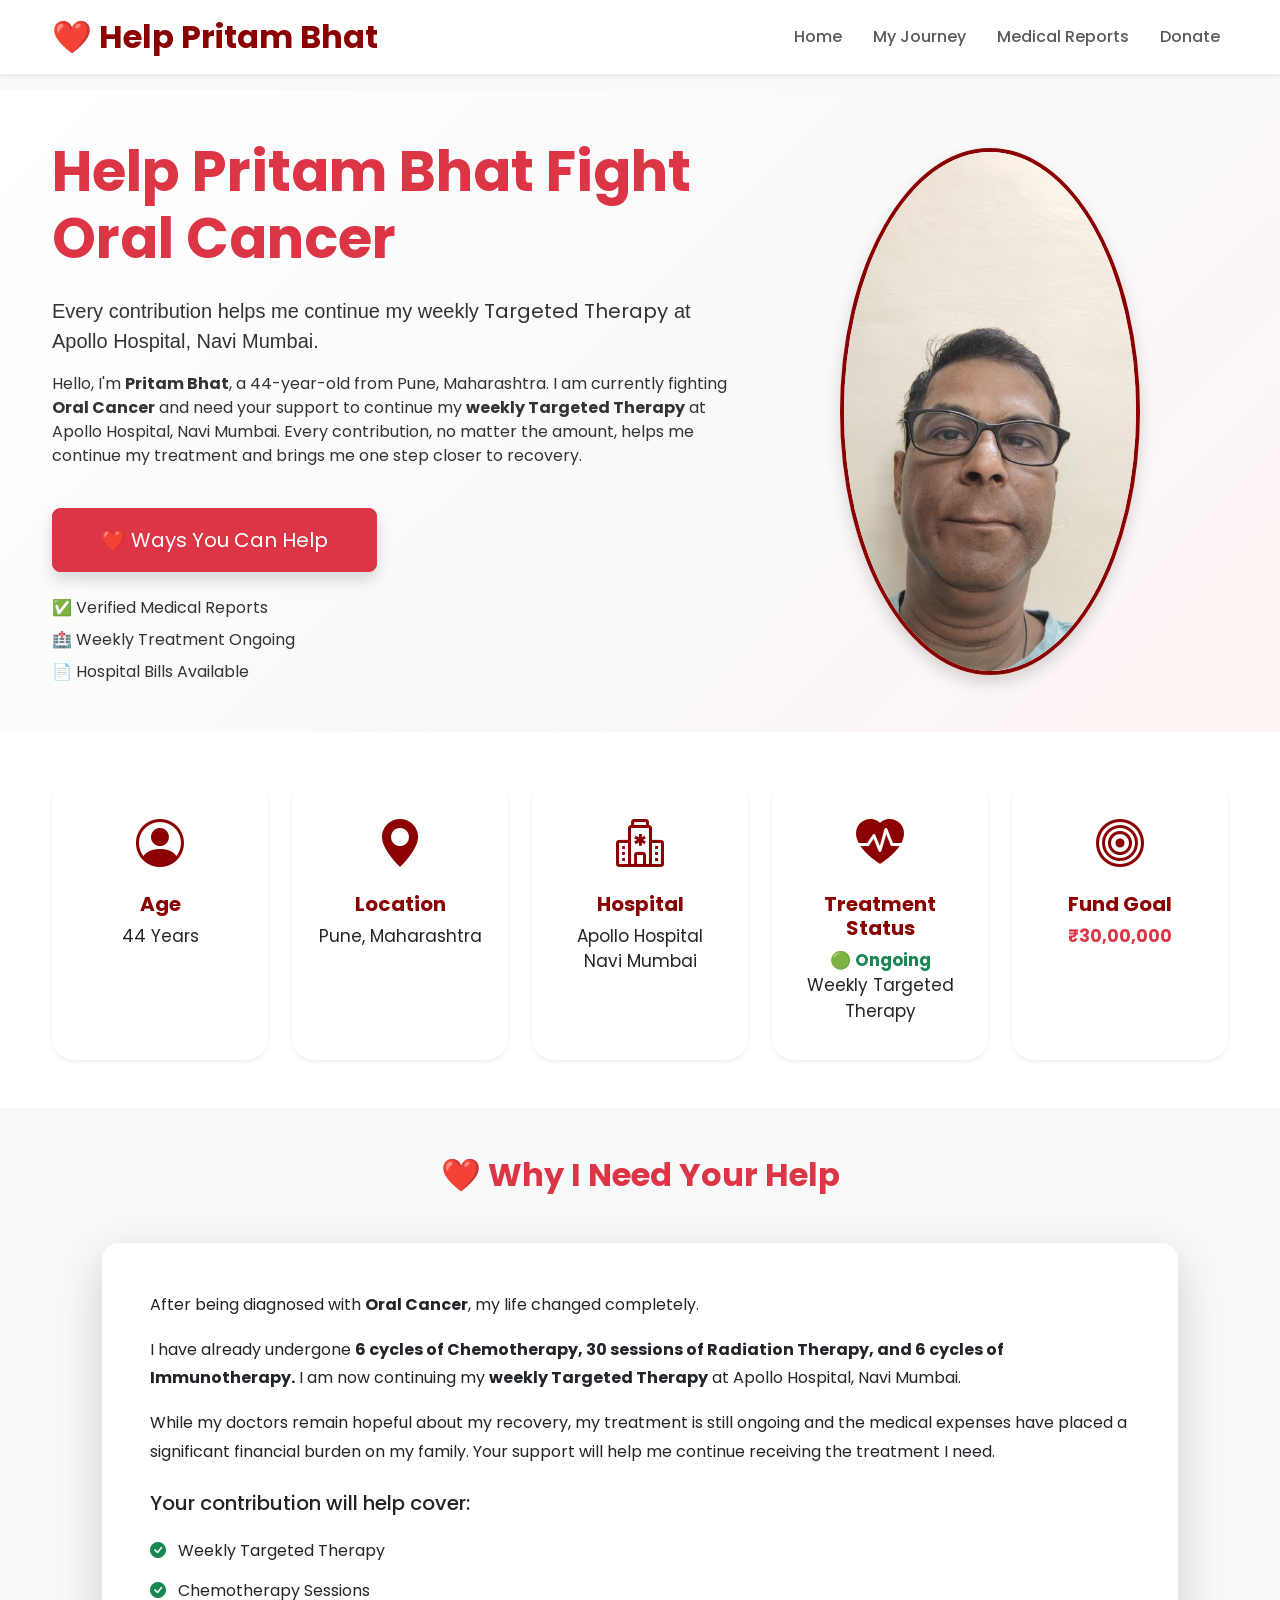
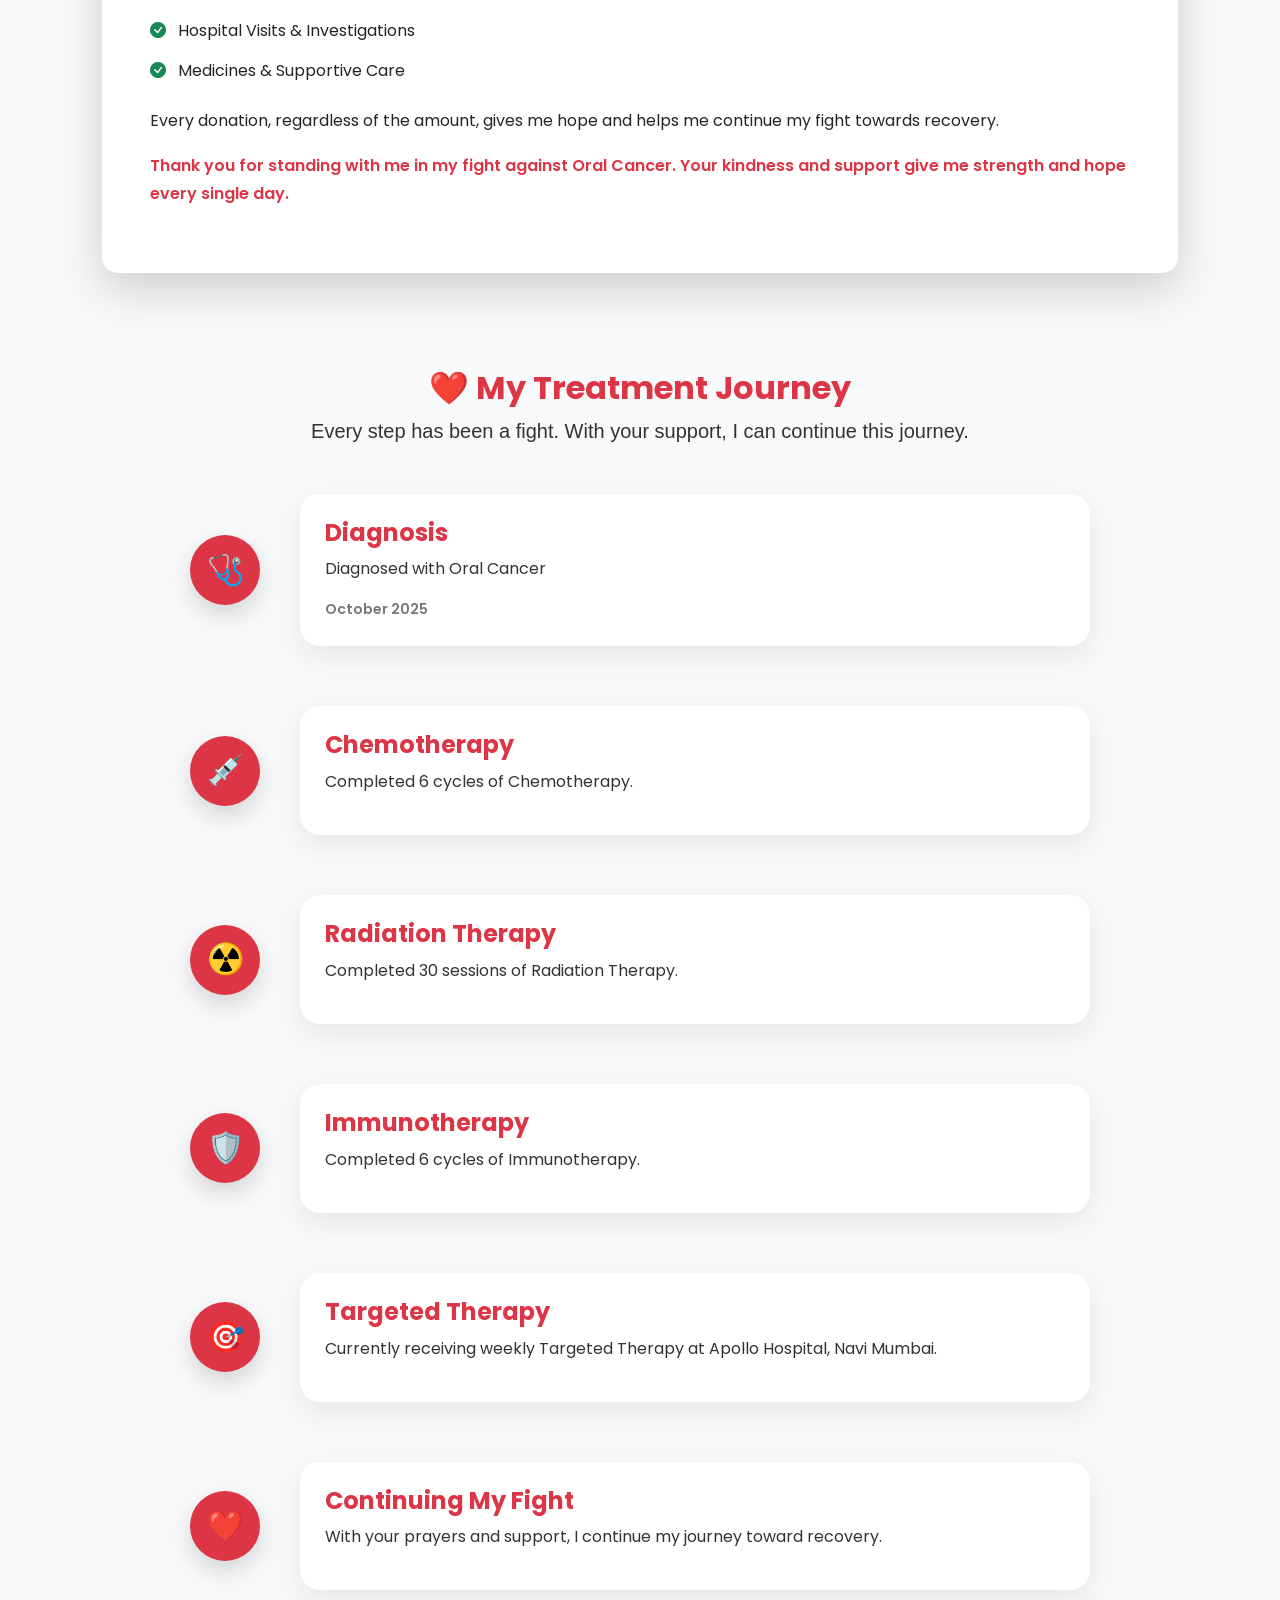
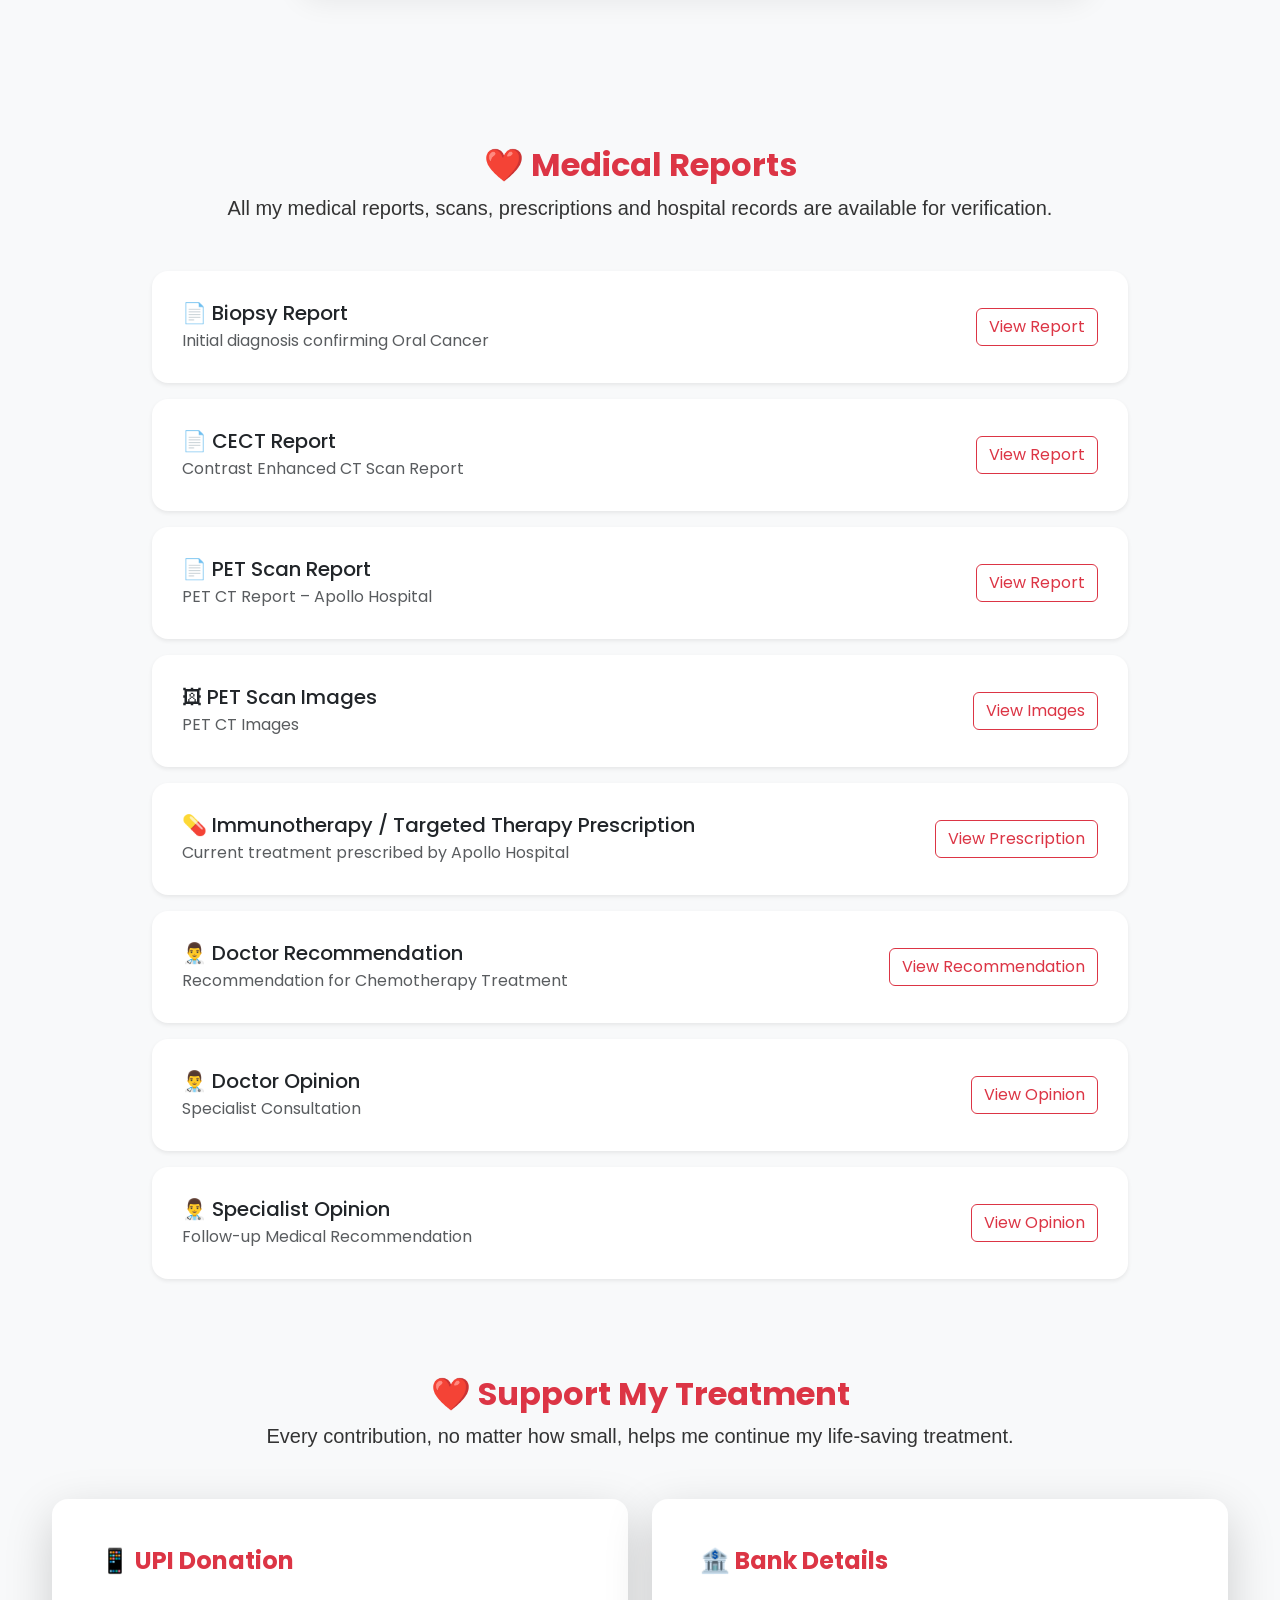
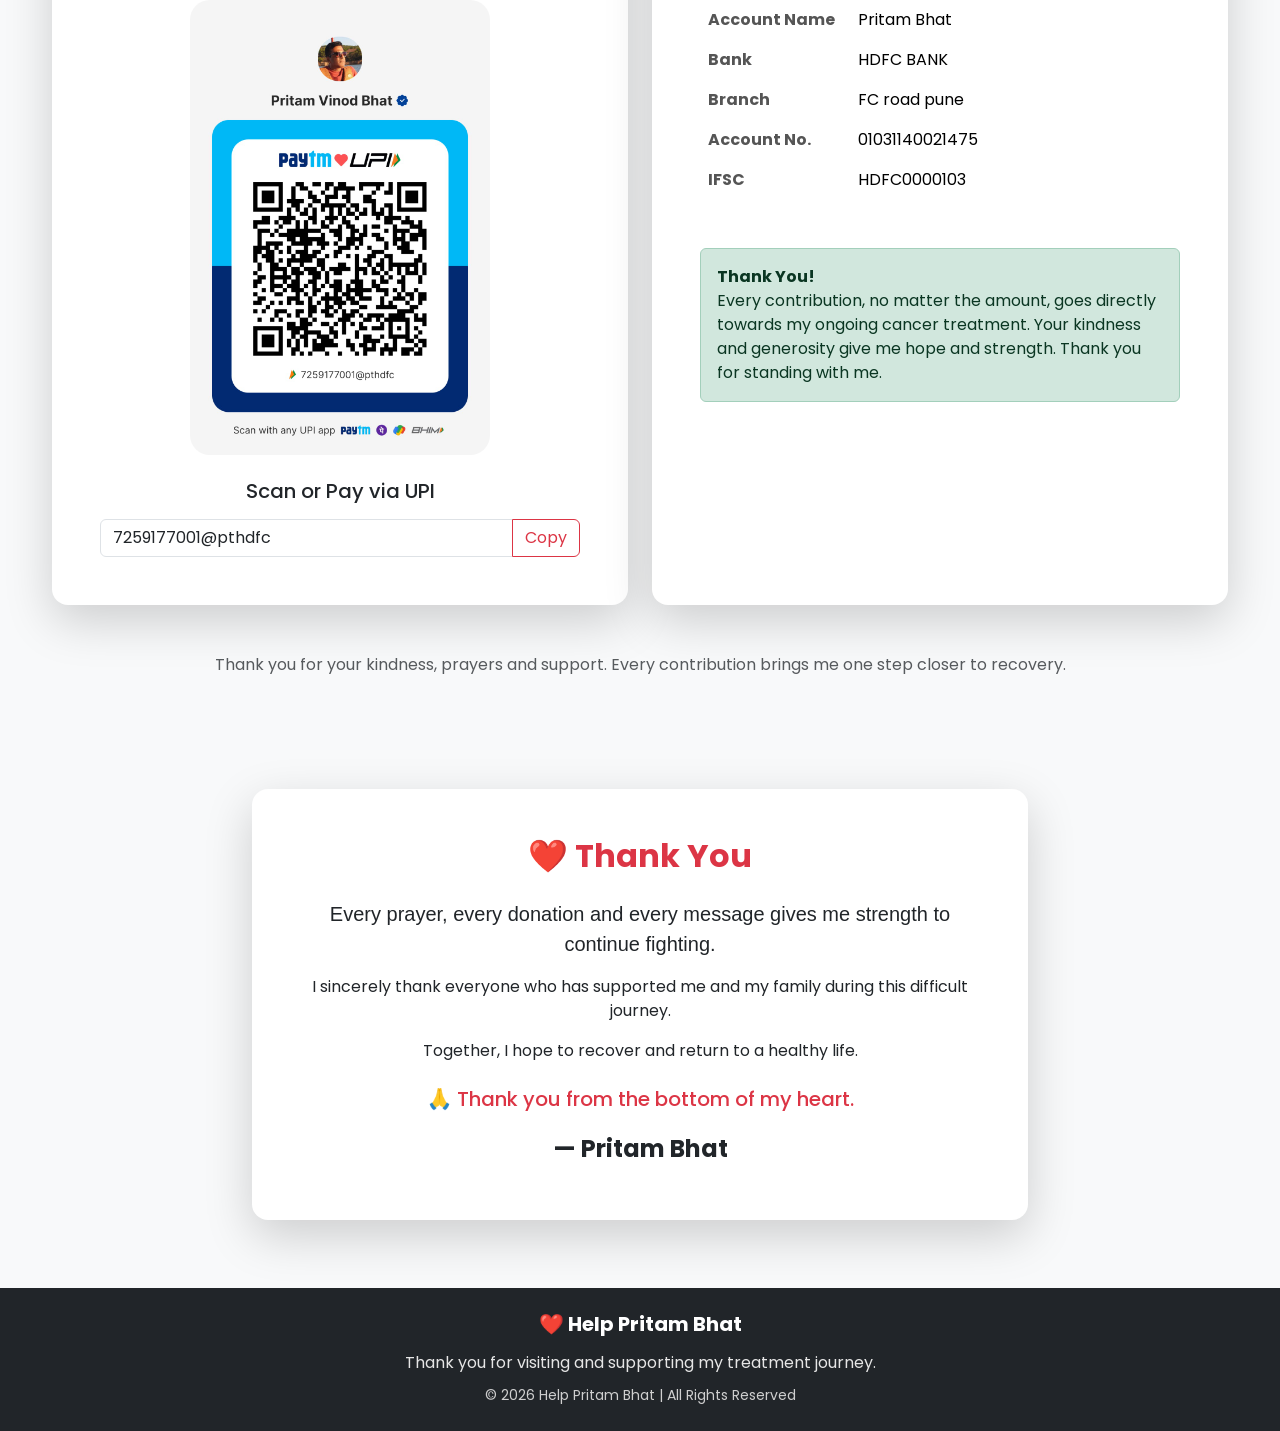
==== commit 7c56b102: "Remove donation progress section" ====
--- a/index.html
+++ b/index.html
@@ -189,95 +189,7 @@
 </div>
 
 </section>
-<!-- ===========================
-DONATION PROGRESS
-=========================== -->
-
-<section id="progress">
-
-<div class="container">
-
-<div class="text-center mb-5">
-
-<h2 class="fw-bold text-danger">
-❤️ Donation Progress
-</h2>
-
-<p class="lead">
-Your support helps me continue my life-saving cancer treatment.
-</p>
-
-</div>
-
-<div class="row justify-content-center">
-
-<div class="col-xl-9">
-
-<div class="card shadow-lg border-0 rounded-4">
-
-<div class="card-body p-5">
-
-<h3 class="text-center text-success mb-4">
-₹0 Raised
-</h3>
-
-<div class="progress mb-4" style="height:25px;">
-
-<div class="progress-bar bg-danger"
-style="width:0%;">
-
-0%
-
-</div>
-
-</div>
-
-<div class="row text-center">
-
-<div class="col-md-6">
-
-<h5 class="text-danger">
-🎯 Goal
-</h5>
-
-<h4>₹30,00,000</h4>
-
-</div>
-
-<div class="col-md-6">
-
-<h5 class="text-primary">
-💙 Still Needed
-</h5>
-
-<h4>₹30,00,000</h4>
-
-</div>
-
-</div>
-
-<div class="text-center mt-5">
-
-<a href="#donate"
-class="btn btn-danger btn-lg px-5 py-3">
-
-❤️ Donate Now
-
-</a>
-
-</div>
-
-</div>
-
-</div>
-
-</div>
-
-</div>
-
-</div>
-
-</section>
+
 <!-- ===========================
 QUICK INFORMATION
 =========================== -->
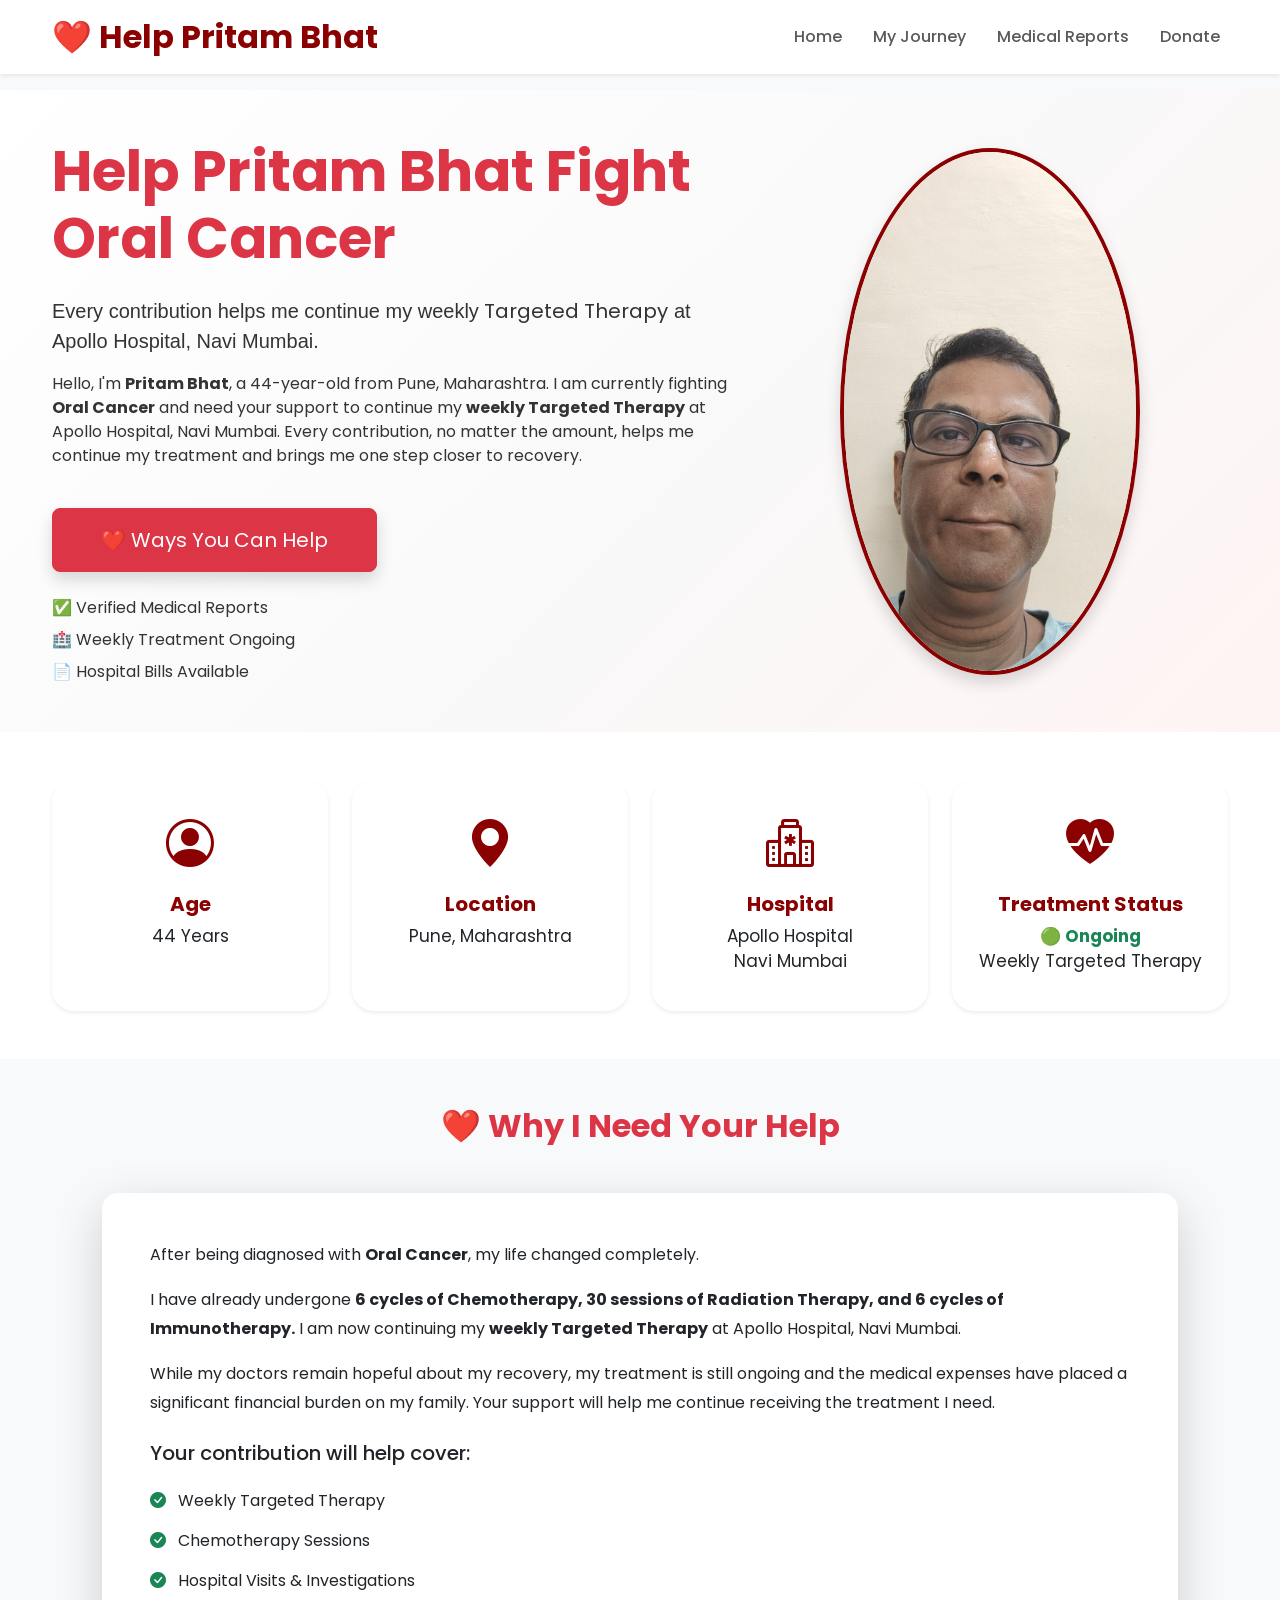
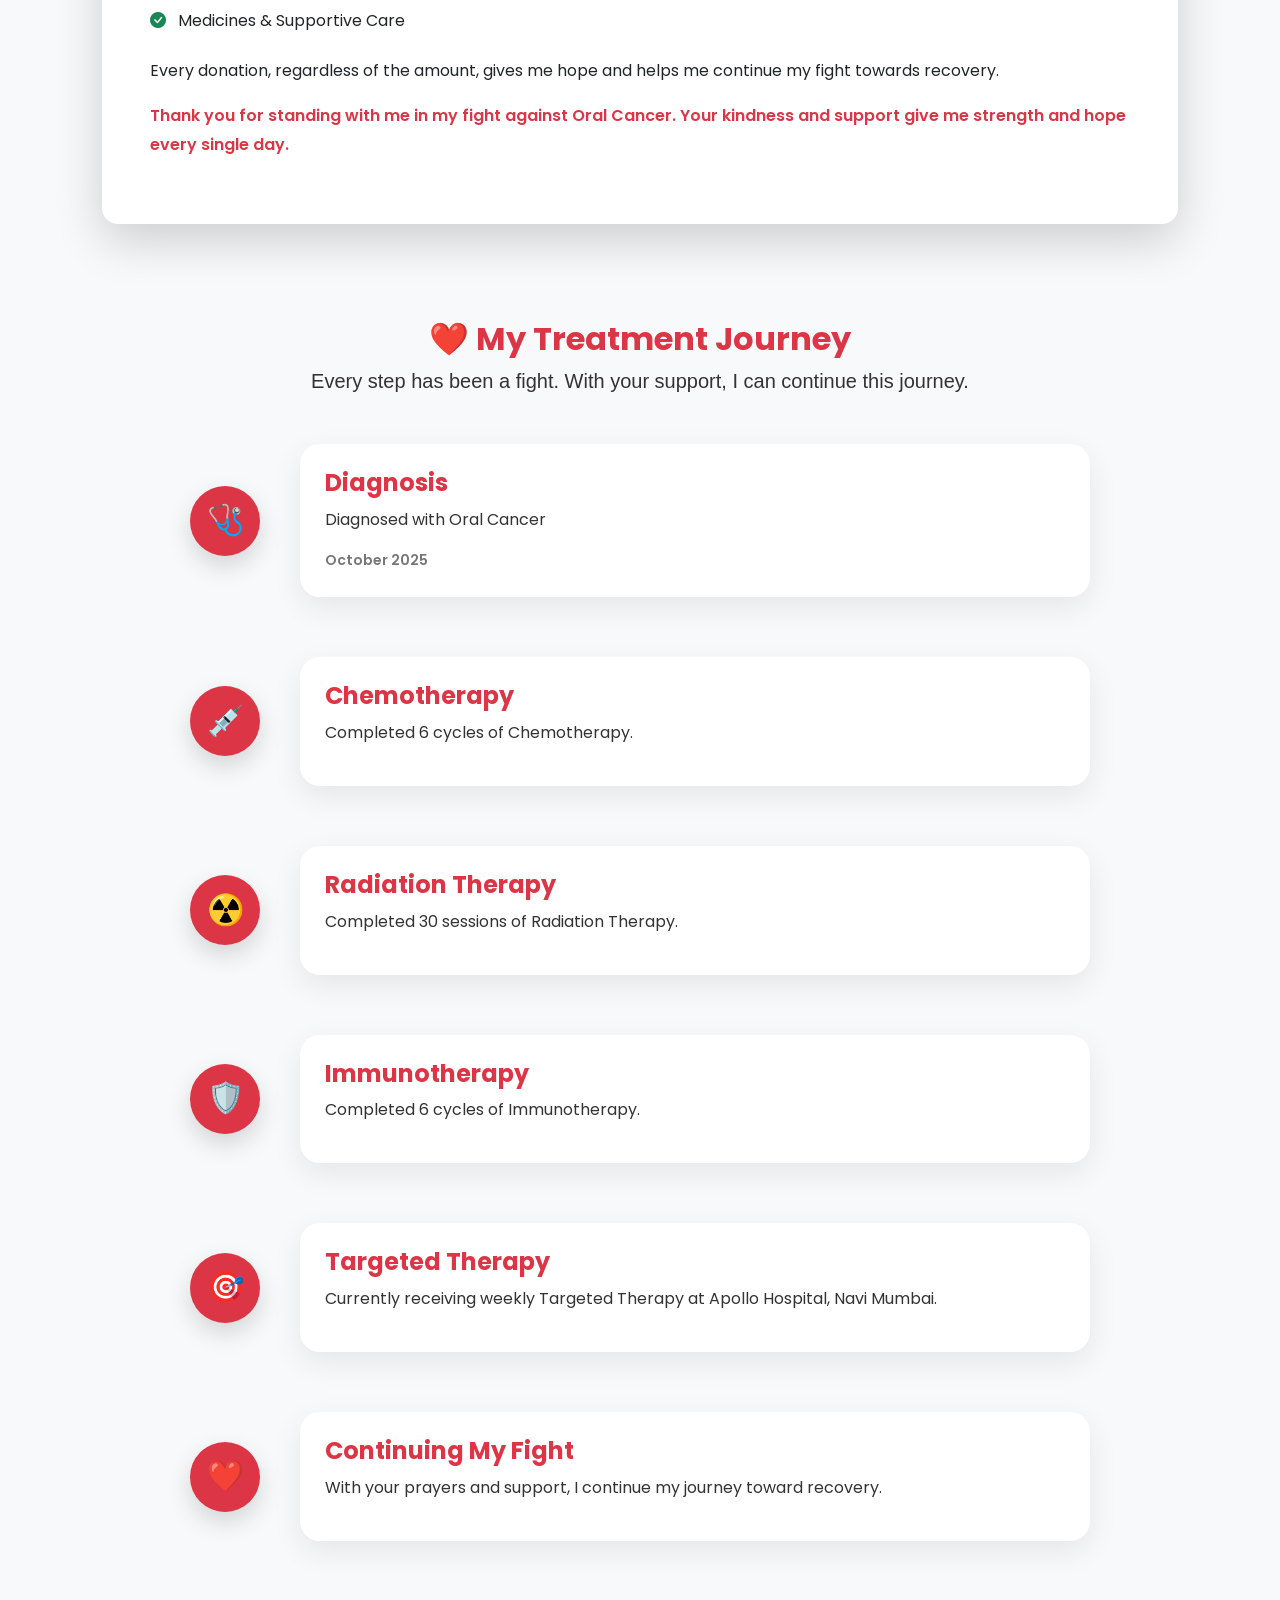
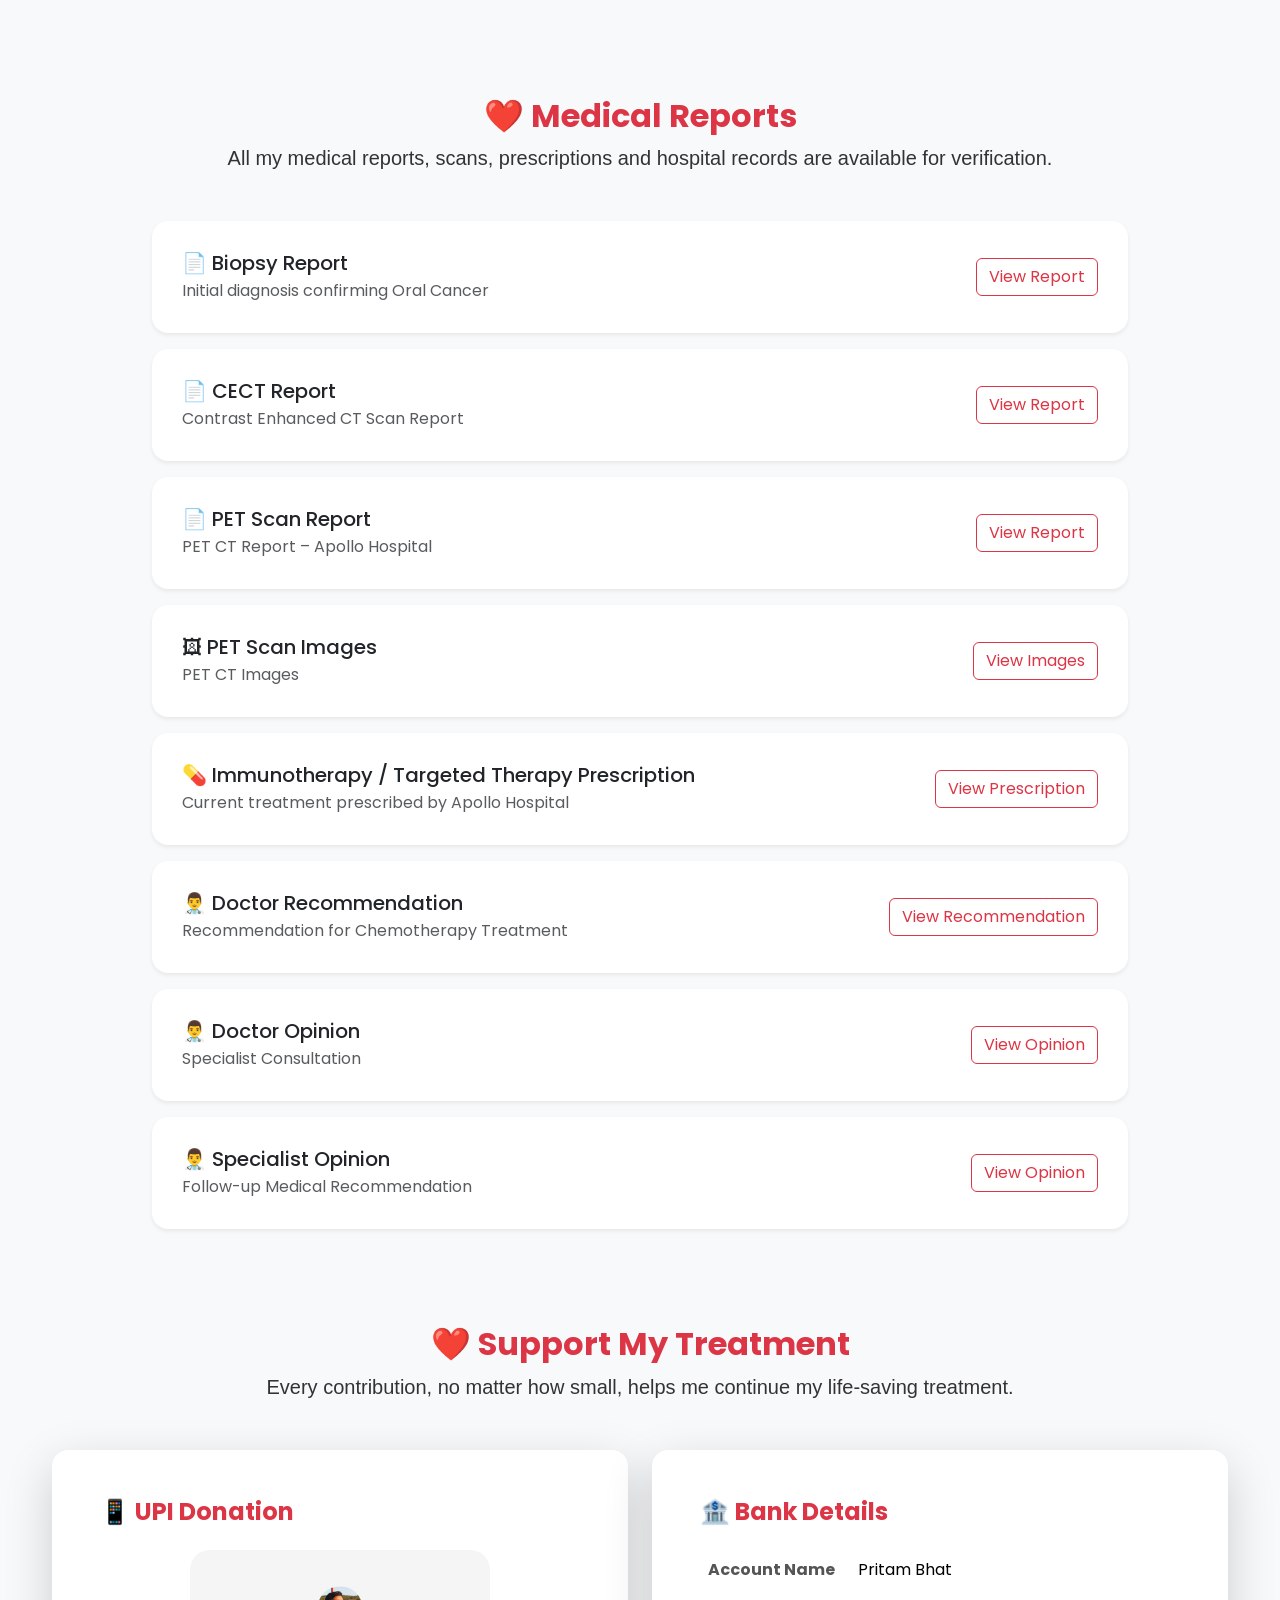
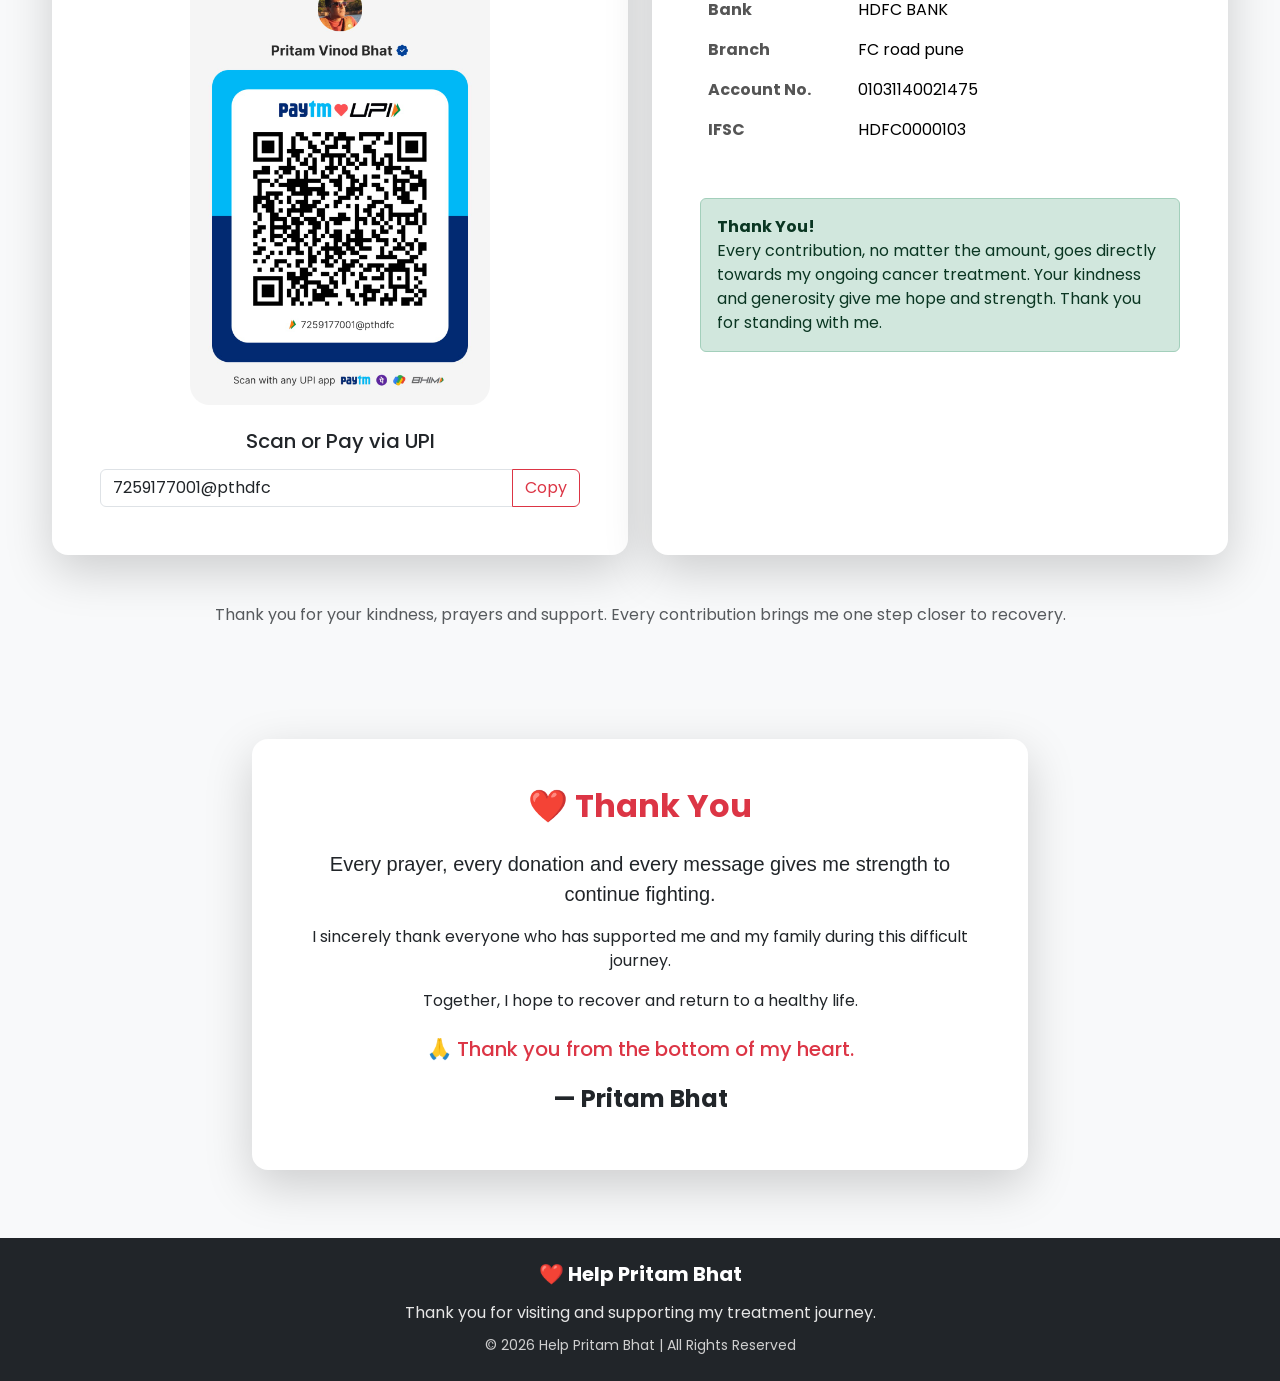
==== commit 4cb8ff6c: "Remove Fund Goal section" ====
--- a/index.html
+++ b/index.html
@@ -292,27 +292,7 @@
 
 </div>
 
-<div class="col-md-6 col-lg">
-
-<div class="card h-100 shadow-sm border-0">
-
-<div class="card-body">
-
-<h1><i class="bi bi-bullseye"></i></h1>
-
-<h5>Fund Goal</h5>
-
-<p class="text-danger fw-bold">
-
-₹30,00,000
-
-</p>
-
-</div>
-
-</div>
-
-</div>
+
 
 </div>
 
--- a/css/style_v2.css
+++ b/css/style_v2.css
@@ -233,51 +233,7 @@
 
 }
 
-/* ==========================================
-   DONATION PROGRESS
-========================================== */
-
-#progress{
-
-    padding-top:40px;
-    padding-bottom:80px;
-
-}
-
-#progress h2{
-
-    font-size:2.2rem;
-    font-weight:700;
-
-}
-
-#progress .lead{
-
-    max-width:650px;
-    margin:auto;
-
-}
-
-#progress .card{
-
-    border-radius:25px;
-    box-shadow:0 15px 40px rgba(0,0,0,0.12);
-
-}
-
-.progress{
-
-    height:26px;
-    border-radius:20px;
-    overflow:hidden;
-
-}
-
-.progress-bar{
-
-    font-weight:600;
-
-}
+
 #why-help p{
 
     line-height:1.8;
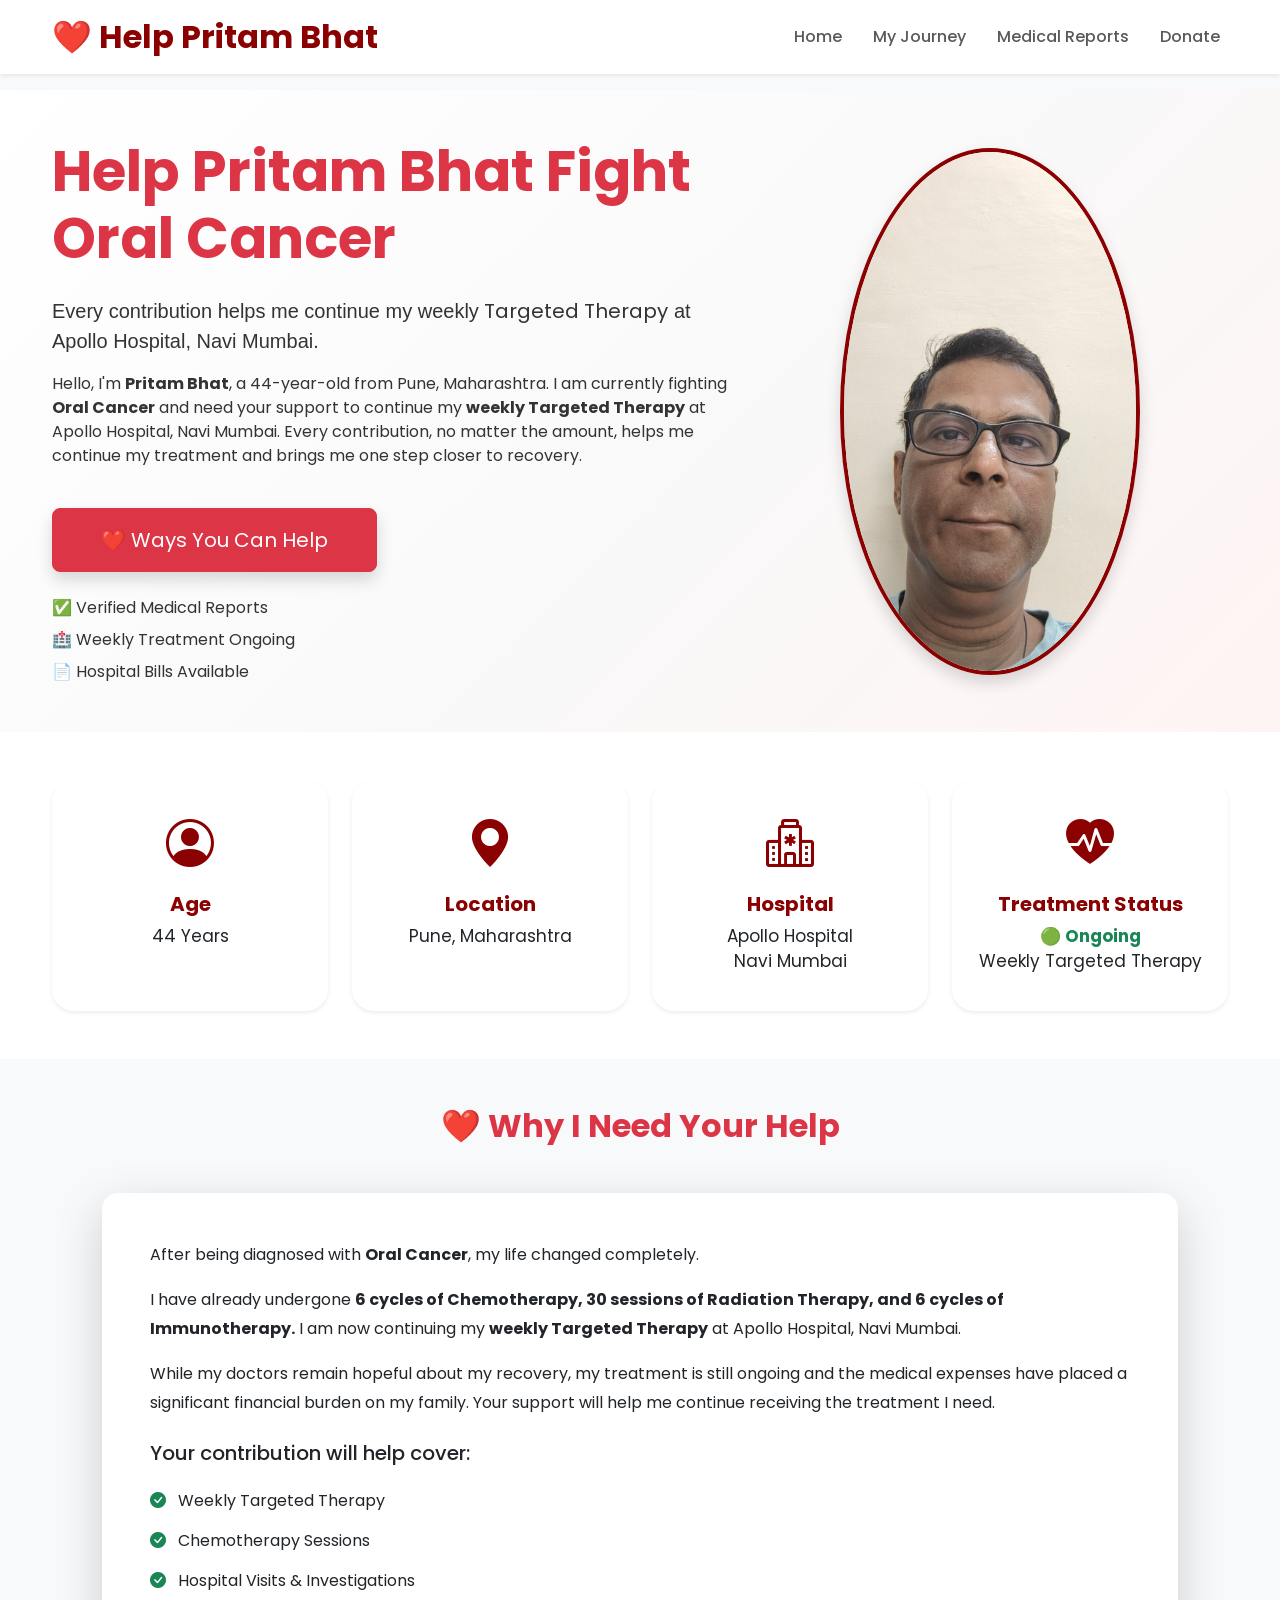
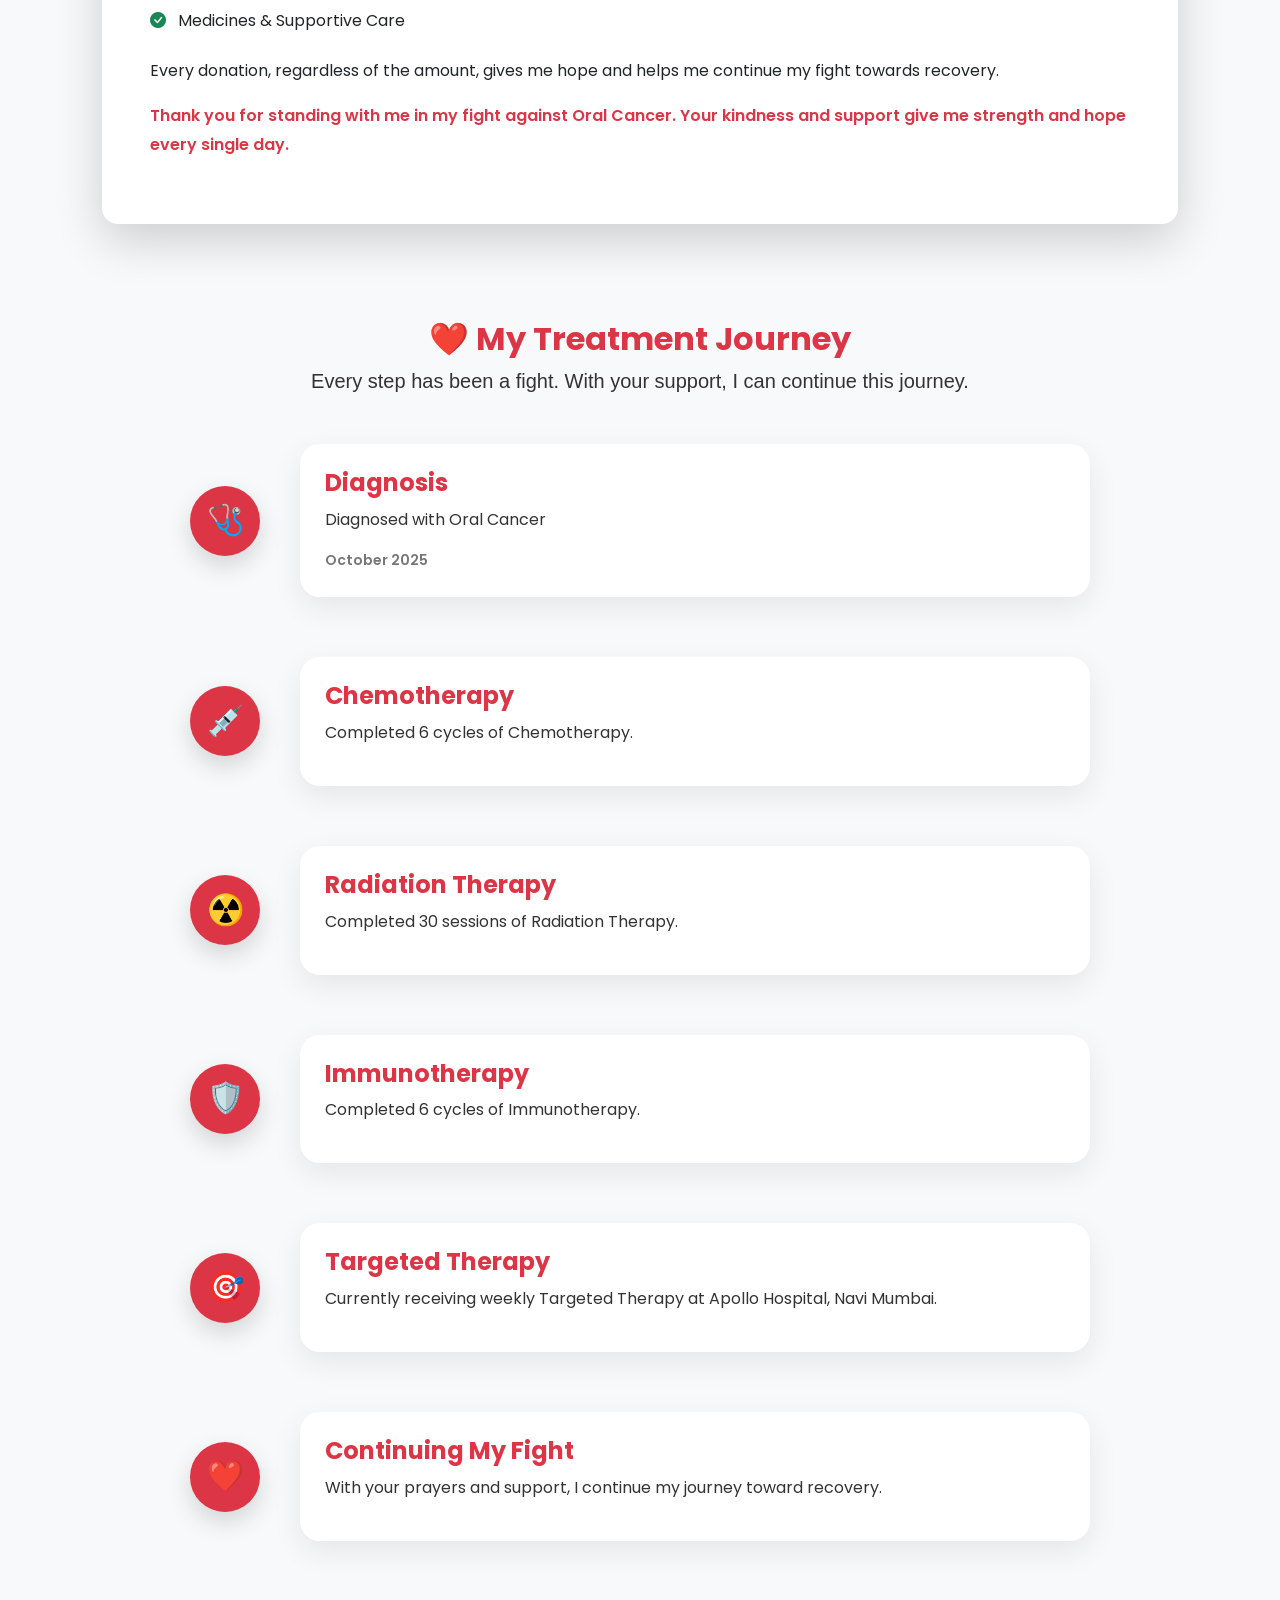
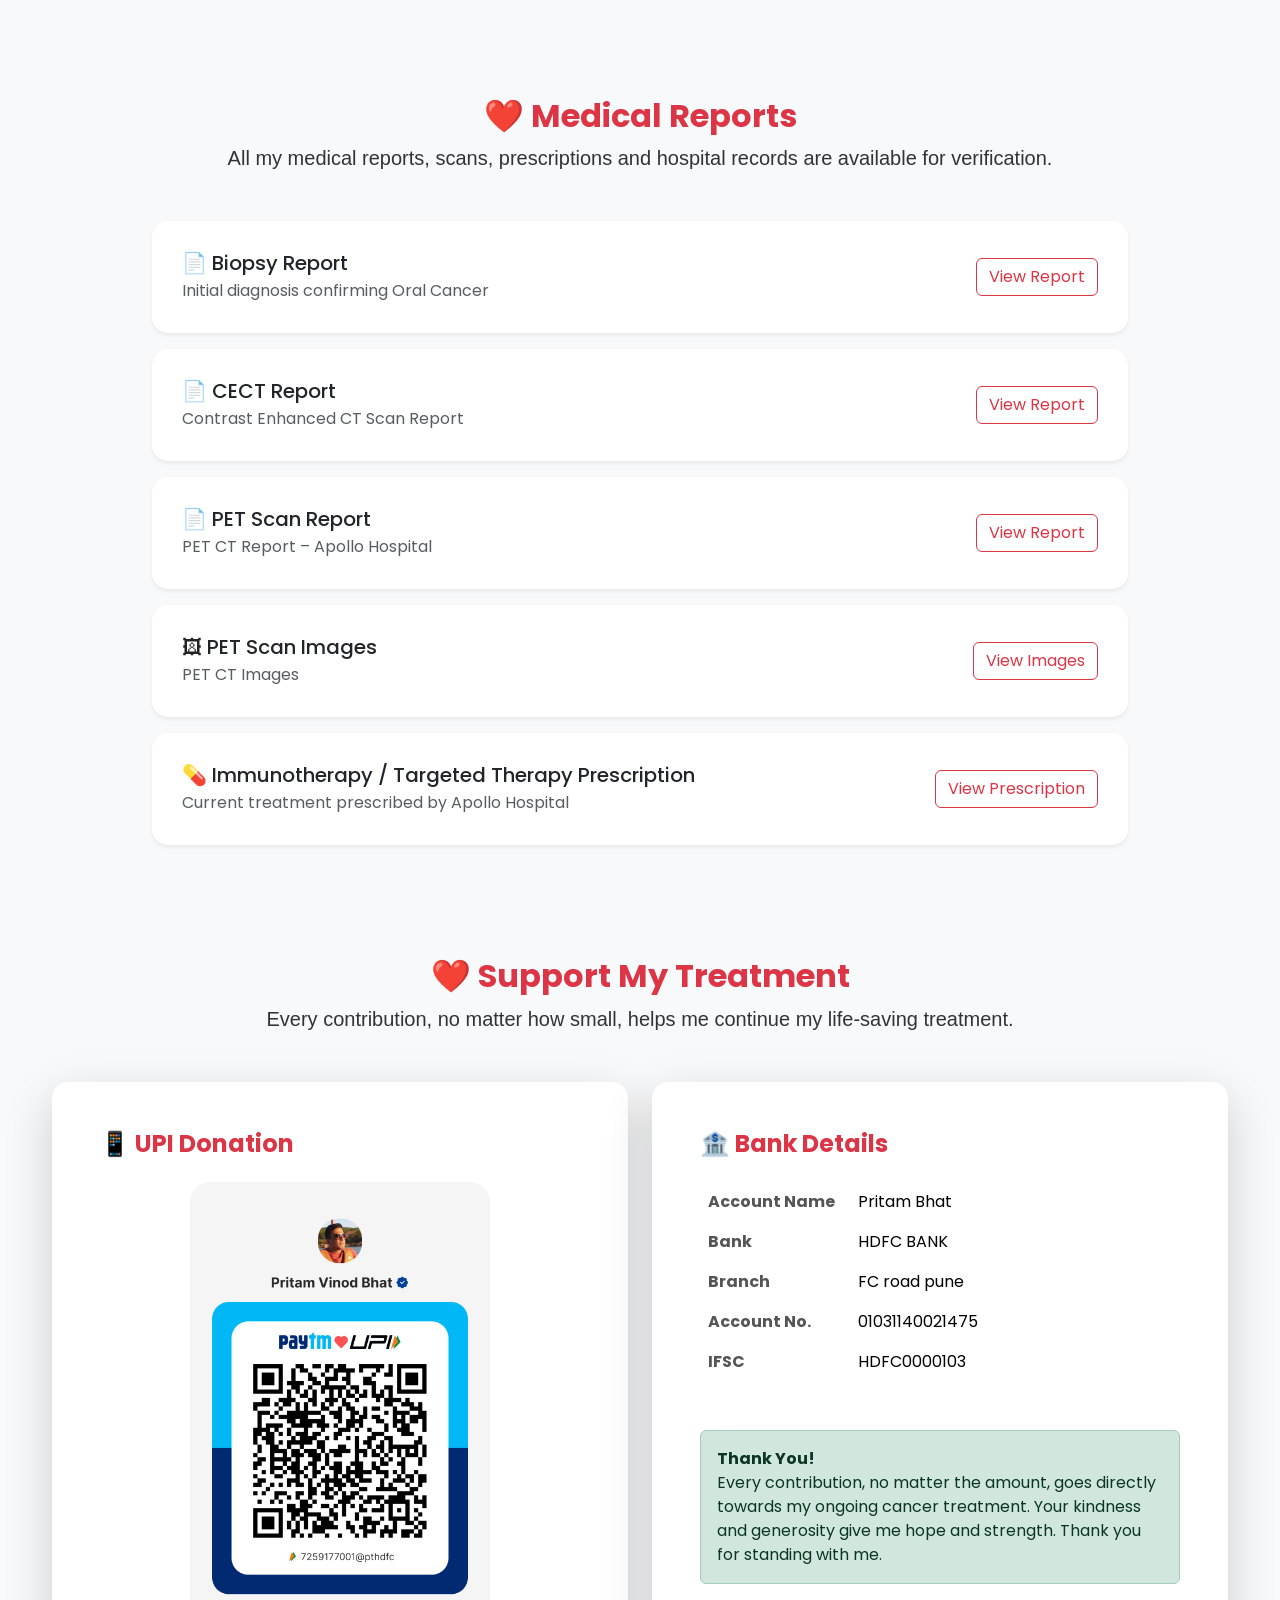
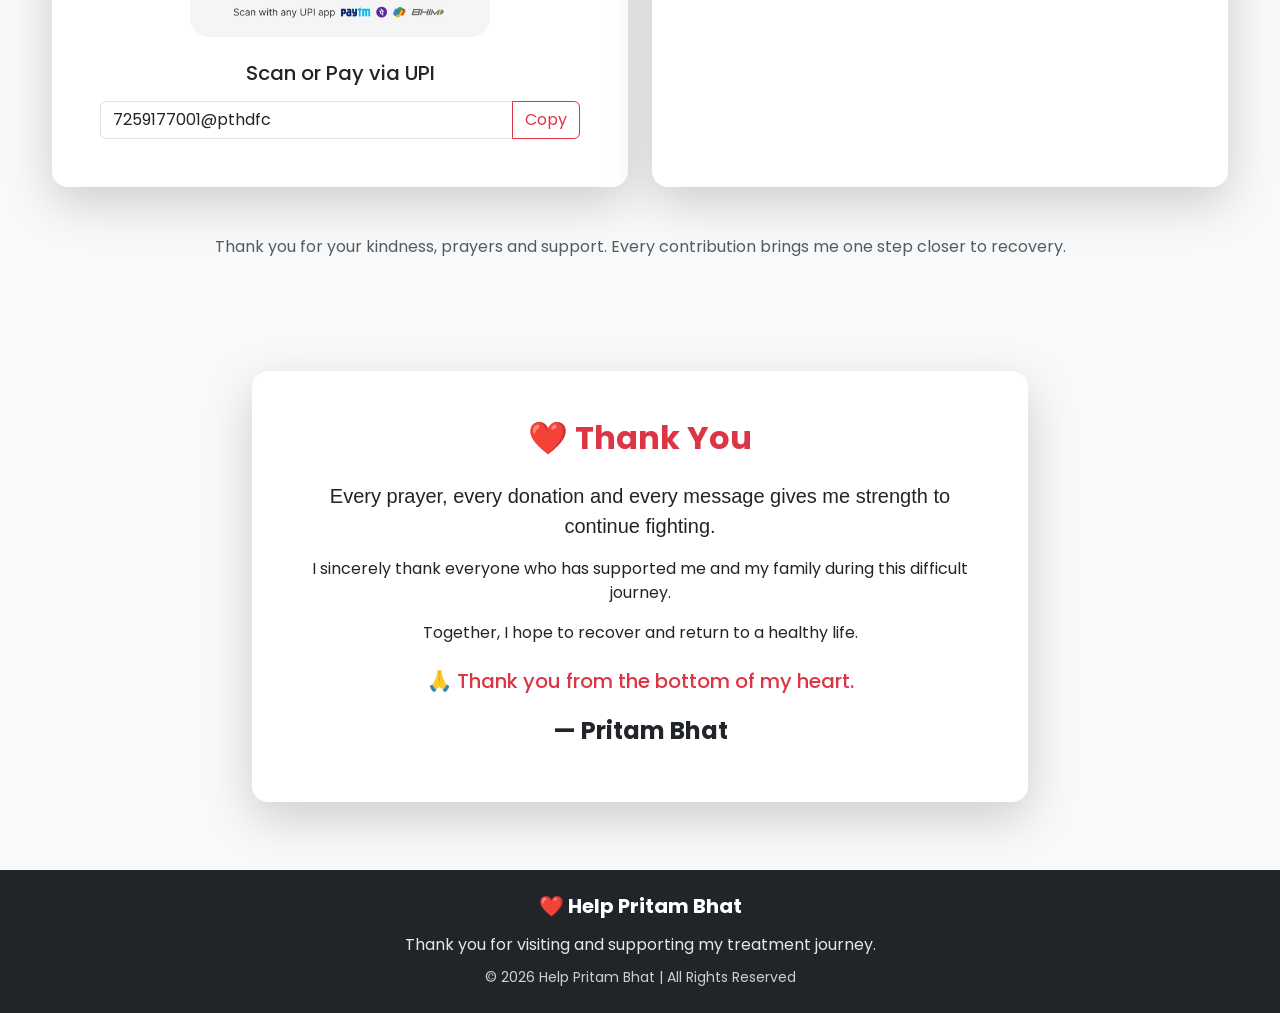
==== commit 139bc21c: "Update fundraiser medical reports and page" ====
--- a/index.html
+++ b/index.html
@@ -659,93 +659,9 @@
     </div>
 
 </div>
-<!-- Doctor Recommendation -->
-
-<div class="card shadow-sm border-0 rounded-4 mb-3">
-
-    <div class="card-body d-flex justify-content-between align-items-center flex-wrap">
-
-        <div>
-
-            <h5 class="mb-1">
-                👨‍⚕️ Doctor Recommendation
-            </h5>
-
-            <p class="text-muted mb-0">
-                Recommendation for Chemotherapy Treatment
-            </p>
-
-        </div>
-
-        <a href="reports/doctor_recommendation_chemo.jpg"
-           target="_blank"
-           class="btn btn-outline-danger">
-
-            View Recommendation
-
-        </a>
-
-    </div>
-
-</div>
-<!-- Doctor Suggestion 1 -->
-
-<div class="card shadow-sm border-0 rounded-4 mb-3">
-
-    <div class="card-body d-flex justify-content-between align-items-center flex-wrap">
-
-        <div>
-
-            <h5 class="mb-1">
-                👨‍⚕️ Doctor Opinion
-            </h5>
-
-            <p class="text-muted mb-0">
-                Specialist Consultation
-            </p>
-
-        </div>
-
-        <a href="reports/doctor_suggestion_1.jpg"
-           target="_blank"
-           class="btn btn-outline-danger">
-
-            View Opinion
-
-        </a>
-
-    </div>
-
-</div>
-<!-- Doctor Suggestion 2 -->
-
-<div class="card shadow-sm border-0 rounded-4">
-
-    <div class="card-body d-flex justify-content-between align-items-center flex-wrap">
-
-        <div>
-
-            <h5 class="mb-1">
-                👨‍⚕️ Specialist Opinion
-            </h5>
-
-            <p class="text-muted mb-0">
-                Follow-up Medical Recommendation
-            </p>
-
-        </div>
-
-        <a href="reports/doctor_suggestion_2.jpg"
-           target="_blank"
-           class="btn btn-outline-danger">
-
-            View Opinion
-
-        </a>
-
-    </div>
-
-</div>
+
+
+
 </div>
 
 </div>
